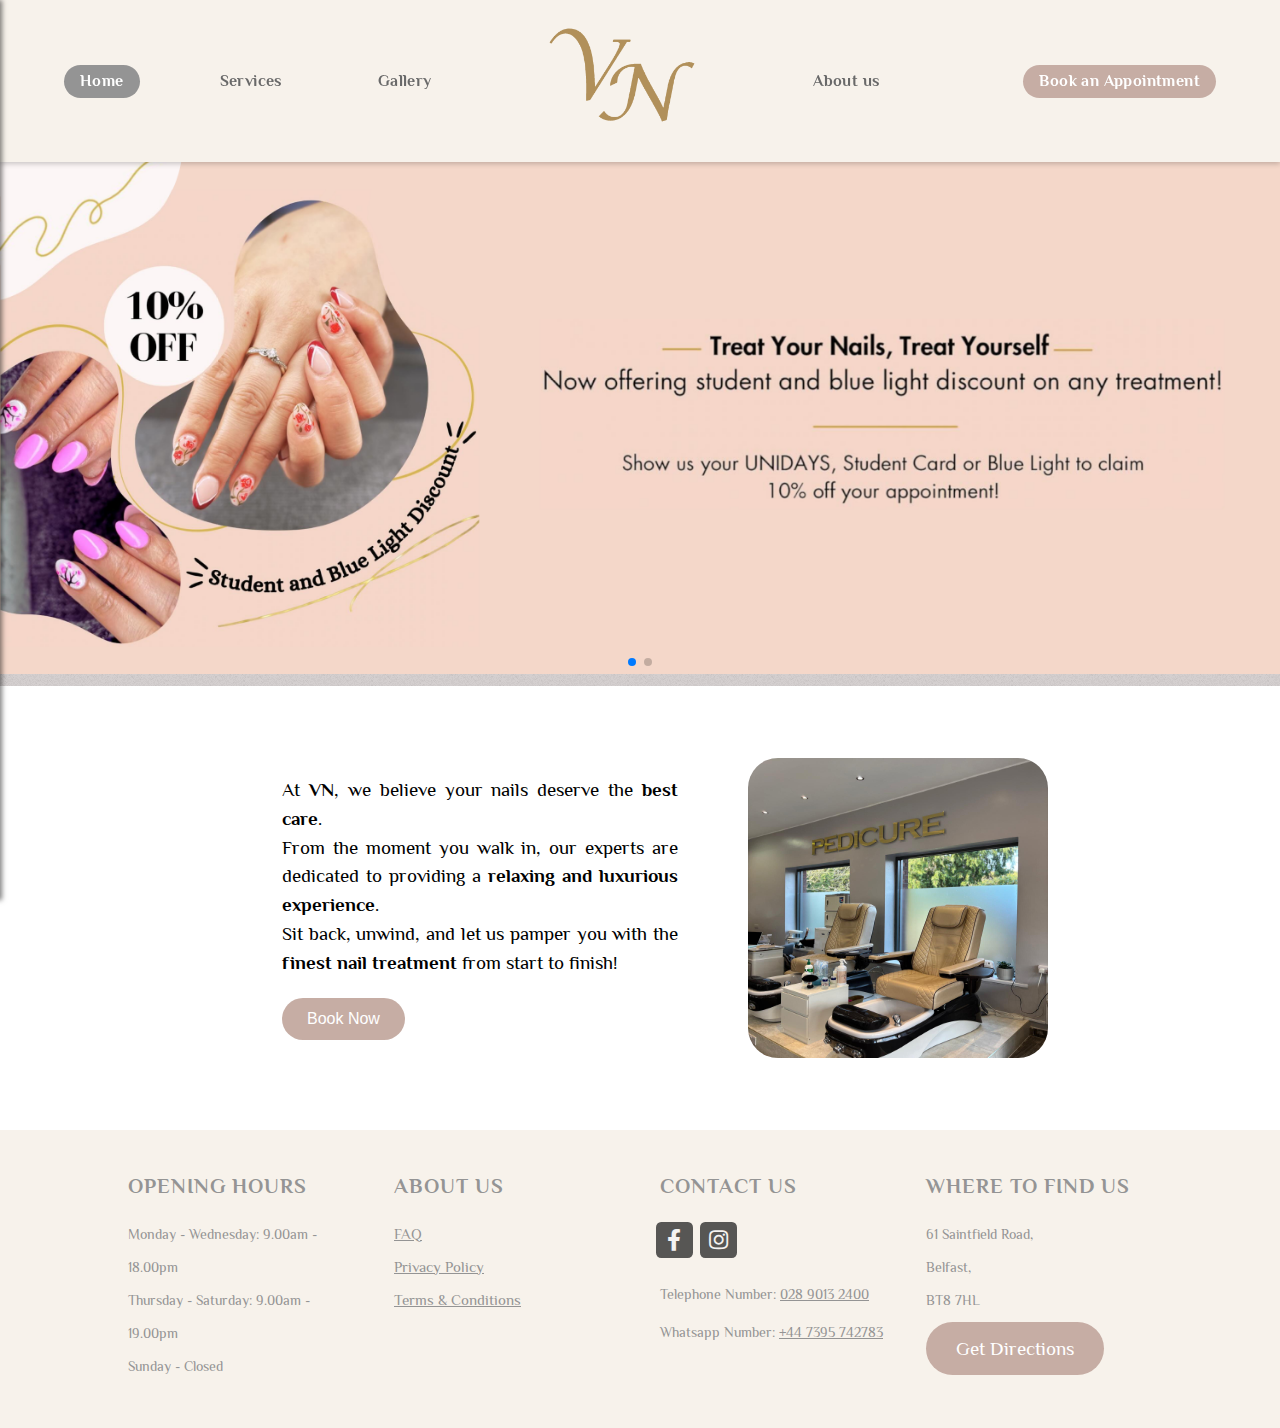
==== index.html @ 69b72044 "Fixed gallery sizing, home page text sizing, gallery buttons" ====
<!DOCTYPE HTML>
<html>
<head>
    <title>VN Nail & Spa Salon</title>
    <meta charset="utf-8" />
    <meta name="viewport" content="width=device-width, initial-scale=1, user-scalable=no" />
    <link rel="stylesheet" href="assets/css/main.css" />
    <link rel="preconnect" href="https://fonts.googleapis.com">
    <link rel="preconnect" href="https://fonts.gstatic.com" crossorigin>
    <link href="https://fonts.googleapis.com/css2?family=Philosopher:ital,wght@0,400;0,700;1,400;1,700&display=swap" rel="stylesheet">
    <!-- Swiper CSS -->
    <link rel="stylesheet" href="https://cdn.jsdelivr.net/npm/swiper@11/swiper-bundle.min.css">
</head>
<body class="is-preload homepage">
    <div id="page-wrapper">

        <!-- Header (Dynamically Loaded) -->
        <div id="header"></div>
        <!-- 
        <div id="image-wrapper">
            <img id="banner-image" src="images/nailsbanner2.png" alt="Nails Offer">
        </div> 
        -->

        <div class="swiper mySwiper">
            <div class="swiper-wrapper">
              <div class="swiper-slide"><img src="images/nailsbanner2.png" alt="Slide 1"></div>
              <div class="swiper-slide"><img src="images/nailsbanner3.png" alt="Slide 2"></div>
            </div>
          
            <!-- Pagination (optional) -->
            <div class="swiper-pagination"></div>
        </div>
          

        <div id="features-wrapper">
            <div class="text-container">
                <p>
                    At <strong>VN</strong>, we believe your nails deserve the <strong>best care</strong>.
                    </br>From the moment you walk in, our experts are dedicated to providing a 
                    <strong>relaxing and luxurious experience</strong>.
                    </br>Sit back, unwind, and let us pamper you with the <strong>finest nail treatment</strong> 
                    from start to finish!
                </p>
                <a href="booking.html">
                    <button id="book-button">Book Now</button>
                </a>    
            </div>
            <img src="images/store2.jpg" alt="Nails img">
        </div>
        
        
        

        <!-- Footer (Dynamically Loaded) -->
        <div id="footer"></div>

    </div>


    <!-- Scripts -->
    <script src="assets/js/henry.js"></script>
    <script src="assets/js/sidemenu.js"></script>
    <!-- <script src="assets/js/banner.js"></script> -->
    <!-- Swiper JS -->
    <script src="https://cdn.jsdelivr.net/npm/swiper@11/swiper-bundle.min.js"></script>
    <script>
        var swiper = new Swiper(".mySwiper", {
          loop: true, // Infinite loop
          autoplay: {
            delay: 3000, // Auto-slide every 3 seconds
            disableOnInteraction: false, // Keeps autoplay active after user swipes
          },
          pagination: {
            el: ".swiper-pagination",
            clickable: true,
          },
        });
      </script>

</body>
</html>
---- assets/css/main.css ----
@import url("fontawesome-all.min.css");
@import url("https://fonts.googleapis.com/css?family=Oleo+Script:400|Open+Sans:300,300italic,600,600italic,800");

@font-face {
    font-family: 'LucidaUnicodeCalligraphy';
    src: url('../webfonts/LucidaUnicodeCalligraphy.ttf') format('truetype');
    font-weight: normal;
    font-style: normal;
}

/*
	Verti by HTML5 UP
	html5up.net | @ajlkn
	Free for personal and commercial use under the CCA 3.0 license (html5up.net/license)
*/

/* Define your color palette using CSS Variables (at the root level) */
:root {
    /* Light theme colors */
    --lightest-color: #d4cfcf;
    --light-color: #d1c4bf;
    --primary-color: #c6ada4;
    --dark-color: #b7afa9;
    --darkest-color: #949494;
	--light-bg-color: #F7F2EB;
    
    /* Dark theme colors (can be used later if you want dark mode) */
    --dark-primary-color: #333;  /* Dark theme primary color */
    --dark-secondary-color: #121212; /* Dark background */
    --dark-accent-color: #ccc;   /* Light text color for dark mode */
    --dark-link-color: #1E90FF;  /* Bright blue links for dark mode */
}

html, body, div, span, applet, object,
iframe, h1, h2, h3, h4, h5, h6, p, blockquote,
pre, a, abbr, acronym, address, big, cite,
code, del, dfn, em, img, ins, kbd, q, s, samp,
small, strike, strong, sub, sup, tt, var, b,
u, i, center, dl, dt, dd, ol, ul, li, fieldset,
form, label, legend, table, caption, tbody,
tfoot, thead, tr, th, td, article, aside,
canvas, details, embed, figure, figcaption,
footer, header, hgroup, menu, nav, output, ruby,
section, summary, time, mark, audio, video {
	margin: 0;
	padding: 0;
	border: 0;
	font-size: 100%;
	font: inherit;
	vertical-align: baseline;}

article, aside, details, figcaption, figure,
footer, header, hgroup, menu, nav, section {
	display: block;}

body {
	line-height: 1;
}

ol, ul {
	list-style: none;
}

blockquote, q {
	quotes: none;
}

	blockquote:before, blockquote:after, q:before, q:after {
		content: '';
		content: none;
	}

table {
	border-collapse: collapse;
	border-spacing: 0;
}

body {
	-webkit-text-size-adjust: none;
}

mark {
	background-color: transparent;
	color: inherit;
}

input::-moz-focus-inner {
	border: 0;
	padding: 0;
}

input, select, textarea {
	-moz-appearance: none;
	-webkit-appearance: none;
	-ms-appearance: none;
	appearance: none;
}

/* Basic */

	@-ms-viewport {
		width: device-width;
	}

	html {
		box-sizing: border-box;
	}

	*, *:before, *:after {
		box-sizing: inherit;
	}

	body {
		background-image: -moz-linear-gradient(top, rgba(0, 0, 0, 0.05), rgba(0, 0, 0, 0)), url("images/bg01.png");
		background-image: -webkit-linear-gradient(top, rgba(0, 0, 0, 0.05), rgba(0, 0, 0, 0)), url("images/bg01.png");
		background-image: -ms-linear-gradient(top, rgba(0, 0, 0, 0.05), rgba(0, 0, 0, 0)), url("images/bg01.png");
		background-image: linear-gradient(top, rgba(0, 0, 0, 0.05), rgba(0, 0, 0, 0)), url("images/bg01.png");
		background-color: var(--lightest-color);
		background-position: top left, top left;
		background-repeat: repeat-x, repeat;
		background-size: 100% 30em, auto;
		font-family: "Philosopher", serif;
		font-weight: 400;
		font-style: normal;
		font-size: 25pt;
		color: var(--darkest-color);
		line-height: 2.25em;
	}

		body.is-preload *, body.is-preload *:before, body.is-preload *:after {
			-moz-animation: none !important;
			-webkit-animation: none !important;
			-ms-animation: none !important;
			animation: none !important;
			-moz-transition: none !important;
			-webkit-transition: none !important;
			-ms-transition: none !important;
			transition: none !important;
		}

	input, select, textarea {
		font-family: "Philosopher", serif;
		font-weight: 400;
		font-style: normal;
		font-size: 18pt;
		color: var(--darkest-color);
		line-height: 2.25em;
	}

	a {
		color: var(--dark-link-color);
		text-decoration: underline;
	}

		a:hover {
			text-decoration: none;
		}

	h1, h2, h3, h4, h5, h6 {
		color: var(--darkest-color);
		font-weight: 800;
	}

		h1 a, h2 a, h3 a, h4 a, h5 a, h6 a {
			color: inherit;
			text-decoration: none;
			outline: 0;
		}

	h2 {
		font-size: 2.25em;
		margin: 0 0 1.1em 0;
		line-height: 1em;
	}

	h3 {
		font-size: 1.35em;
		margin: 0 0 1em 0;
	}

	b, strong {
		font-weight: 600;
		color: var(--darkest-color);
	}

	i, em {
		font-style: italic;
	}

	br.clear {
		clear: both;
	}

	sub {
		position: relative;
		top: 0.5em;
		font-size: 0.8em;
	}

	sup {
		position: relative;
		top: -0.5em;
		font-size: 0.8em;
	}

	hr {
		border: 0;
		border-top: solid 1px #eee;
	}

	blockquote {
		border-left: solid 0.5em #eee;
		padding: 1em 0 1em 2em;
		font-style: italic;
	}

	p, ul, ol, dl, table {
		margin-bottom: 2em;
	}

/* Icons */

	.icon {
		text-decoration: none;
		position: relative;
		text-decoration: none;
	}

		.icon:before {
			-moz-osx-font-smoothing: grayscale;
			-webkit-font-smoothing: antialiased;
			display: inline-block;
			font-style: normal;
			font-variant: normal;
			text-rendering: auto;
			line-height: 1;
			text-transform: none !important;
			font-family: 'Font Awesome 5 Free';
			font-weight: 400;
			font-style: normal;
		}

		.icon:before {
			line-height: inherit;
		}

		.icon.solid:before {
			font-weight: 900;
		}

		.icon.brands:before {
			font-family: 'Font Awesome 5 Brands';
		}

		.icon > .label {
			display: none;
		}

/* Widgets */

	.widget.thumbnails .grid {
		margin: 0 0 3em 0;
	}

	.widget.thumbnails .image {
		margin: 0;
	}

	.widget.contact ul {
		list-style: none;
		padding-left: 0;
		overflow: hidden;
		position: relative;
		left: -4px;
		top: 4px;
		margin-bottom: 1.5em;
	}

		.widget.contact ul li {
			display: inline-block;
			margin-right: 0.25em;
			padding-left: 0;
		}

			.widget.contact ul li a {
				-moz-transition: background-color .25s ease-in-out;
				-webkit-transition: background-color .25s ease-in-out;
				-ms-transition: background-color .25s ease-in-out;
				transition: background-color .25s ease-in-out;
				display: inline-block;
				width: 2.5em;
				height: 2.5em;
				text-align: center;
				line-height: 2.5em;
				border-radius: 0.35em;
				outline: 0;
				opacity: 0.75;
				text-decoration: none;
				background: #222222;
			}

				.widget.contact ul li a:before {
					color: #f3f3f3;
					font-size: 1.5em;
					line-height: inherit;
				}

				.widget.contact ul li a:hover {
					background: #444444;
				}

				.widget.contact ul li a:active {
					background: #666666;
				}

/* Wrappers */
	
	#header-wrapper {
		position: relative;
		top: 0;
		left: 0;
		width: 100%;
		background-color: var(--light-bg-color);
		box-shadow: 0 2px 5px rgba(0, 0, 0, 0.2); /* Optional shadow effect */
		z-index: 1000;
	}    

    /* features */
    #features-wrapper {
        background-color: white;
        padding: 40px 20px;
        height: auto;
        width: 100%;
        margin: 0 auto;
        justify-content: center; /* Space out the text + button and image */
        display: flex;
        flex-direction: row; /* Place the text and button on the left, image on the right */
        align-items: center; /* Vertically align items in the center */
    }

    /* Text container to hold the paragraph and button */
    .text-container {
        width: 40%; /* Ensures the text and button are on the left side */
        padding: 50px; /* Optional: Space between text and button */
    }

    /* Paragraph Styles */
    #features-wrapper p {
        font-size: 1.2rem;
        line-height: 1.5;
        color: black;
        text-align: justify;
        margin: 0; /* Remove any margin for consistent spacing */
    }

    /* Button Styling */
    #book-button {
        margin-top: 20px; /* Space between the paragraph and the button */
        padding: 12px 25px;
        background-color: var(--primary-color); /* Button background color */
        color: white;
        border: none;
        font-size: 16px;
        border-radius: 30px;
        cursor: pointer;
        transition: background-color 0.3s ease;
        text-align: center;
    }

    /* Button Hover Effect */
    #book-button:hover {
        background-color: var(--darkest-color); /* Darker background on hover */
    }

    /* Image Styling */
    #features-wrapper img { 
        width: 300px;
        height: 300px;
        border-radius: 30px;
        margin-left: 20px; /* Space between the image and the text */
    }

    /* Emphasis on Strong Text */
    #features-wrapper strong {
        color: black;
        font-weight: bold;
    }


	#footer-wrapper {
		padding: 4em 0 2em 0;
		background-color: var(--light-bg-color); /* Ensure the background remains black */
		color: var(--darkest-color);
		font-size: 1.2rem;
	}

	#image-wrapper {
        width: 100%;
        overflow: hidden;
        text-align: center;
        margin-top: 20px;
    }
    
    #banner-image {
        width: 100%;
        height: auto;
        display: block;
        transform: translateX(0);
        transition: transform 1s ease-in-out;
    }    

	/* Main Wrapper */
	#main-wrapper {
		background-color: var(--primary-color);
		padding: 40px 20px;
		max-width: 1000px;
		margin: 0 auto;
		border-radius: 10px;
		box-shadow: 0 4px 10px rgba(0, 0, 0, 0.1);
	}

	/* Heading Styles */
	#main-wrapper h1 {
		font-size: 2.5rem;
		text-align: center;
		margin-bottom: 20px;
		color: var(--light-bg-color);
		font-weight: bold;
	}

	/* Paragraph Styles */
	#main-wrapper p {
		font-size: 1.2rem;
		line-height: 1.8;
		color: var(--light-bg-color);
		margin-bottom: 20px;
		text-align: justify;
	}

	/* Emphasis on Strong Text */
	#main-wrapper strong {
		color: var(--light-bg-color);
		font-weight: bold;
	}

	/* Add a small text effect to emoji in the last paragraph */
	#main-wrapper p:last-of-type {
		font-size: 1.2rem;
		font-style: italic;
		text-align: center;
	}

    #gallery-wrapper {
		background-color: white;
		color: black;
		text-align: center;
		padding-top: 30px;
		padding-bottom: 50px;
    }

    /* Heading Styles */
	#gallery-wrapper h2 {
		font-size: 2.5rem;
		font-weight: bold;
		color: black;
	}

	/* Paragraph Styles */
	#gallery-wrapper p {
		font-size: 1.2rem;
		line-height: 1.8;
	}

    /* Gallery Grid */
    .gallery {
        display: grid;
        grid-template-columns: repeat(4, 1fr); /* Max 4 columns per row */
        gap: 20px;
        max-width: fit-content; /* Gallery width will fit its content */
        margin: 0 auto; /* Centers the gallery horizontally */
        padding: 20px;
        justify-items: center; /* Centers items horizontally within each grid cell */
        position: relative;
        z-index: 1;
        background-color: var(--lightest-color);
        border-radius: 10px;
    }

    /* Uniform Image Size */
    .gallery img {
        width: 300px;
        height: 300px;
        object-fit: cover;
        cursor: pointer;
        border-radius: 10px;
        transition: transform 0.3s ease-in-out;
        z-index: 2;
    }

    .gallery img:hover {
        transform: scale(1.05);
    }

    .gallery-bottom {
		background-color: var(--primary-color) !important;
    }

/* Header */

	#header {
		position: relative;  /* Ensure it's positioned normally */
		width: 100%;  /* Full width */
		top: 0;  /* Aligns it to the top */
		z-index: 1000;  /* Keeps it above other elements if needed */
	}

/* Logo */

	/* Logo in the center */
	#logo {
		display: flex;
		justify-content: center;
		align-items: center;
		flex-grow: 1; /* Allows logo to take available space */
	}

	/* Make the logo image responsive */
	#logo img {
		max-width: 100%;
		height: auto;
		max-height: 150px; /* Adjust based on your preferred logo size */
	}

		#logo h1 {
			/*background: var(--darkest-color);*/
			color: #B1905A;
			border-radius: 6px;
			font-family: 'LucidaUnicodeCalligraphy';
			font-weight: 400;
			/*padding: 0.25em 0.2em 0.25em 0.5em;*/
			padding: 1em 0.2em 0.25em 0em;
			font-size: 5.5em;
			letter-spacing: 0.05em;
			display: inline-block;
			vertical-align: middle;
		}

		
/* ===================================================
   Global Styles 
=================================================== */

/* Base body, font, and form elements */
body, input, select, textarea {
    font-size: 1rem;
    margin: 0;
    padding: 0;
}

/* ===================================================
   Navigation Styles 
=================================================== */

#nav {
    display: flex;
    justify-content: space-between; 
    align-items: center;
    font-size: 1.4rem;
    padding: 0 5vw;
}

#nav .left {
    display: flex;
    gap: 5vw; 
} 

#nav .right {
    display: flex;
    gap: 10vw; 
}

#nav ul {
    list-style: none;
    padding: 0;
    margin: 0;
    display: flex;
    justify-content: center;
    gap: 3vw;
}

#nav ul li {
    display: inline-block;
}

#nav ul li a, #nav ul li span {
    display: block;
    padding: 0em 1em;
    font-weight: 800;
    letter-spacing: 0.025em;
    color: #696969;
    text-decoration: none;
    border-radius: 50px;
    transition: background-color 0.25s ease-in-out, color 0.25s ease-in-out;
}

#nav ul li:hover a, #nav ul li:hover span,
#nav ul li.active a, #nav ul li.active span {
    background-color: rgba(255, 255, 255, 0.9);
}

#nav ul li.current a {
    background-color: var(--darkest-color);
    color: #fff;
}

#nav ul li.highlight a {
    background-color: var(--primary-color);
    color: #fff;
}

/* Drop-down Menu */
.dropotron {
    background: #fff;
    letter-spacing: 0.025em;
    color: #696969;
    border-radius: 40px;
    padding: 0.75em 0;
    min-width: 15em;
    box-shadow: 0 0.25em 0.25em rgba(0, 0, 0, 0.025);
    margin-top: -0.75em;
    list-style: none;
}

.dropotron li {
    border-top: solid 1px #eee;
    line-height: 3em;
}

.dropotron li:first-child {
    border-top: 0;
}

.dropotron li > a, .dropotron li > span {
    transition: color 0.25s ease-in-out, background-color 0.25s ease-in-out;
    text-decoration: none;
    color: inherit;
    display: block;
    padding: 0 1.5em;
}

.dropotron li > a:hover, .dropotron li > span:hover,
.dropotron li.active > a, .dropotron li.active > span {
    background: #eee;
}

/* Drop-down Arrow */
.dropotron.level-0 {
    font-size: 0.9em;
    margin-left: auto;
    margin-right: auto;
}

.dropotron.level-0:before {
    content: '';
    position: absolute;
    top: -0.5em;
    left: 50%;
    transform: translateX(-50%);
    border-bottom: solid 0.75em #ffffff;
    border-left: solid 0.75em transparent;
    border-right: solid 0.75em transparent;
    z-index: 1;
}

/* ===================================================
   Banner Styles
=================================================== */

#banner {
    position: relative;
    padding: 4.5em;
}

#banner h2 {
    font-size: 3.5em;
    margin: 0.1em 0 0.35em 0;
}

#banner p {
    font-size: 2.75em;
    line-height: 1.35em;
    margin: 0;
}

#banner .button {
    width: 100%;
    margin-bottom: 0.5em;
}

#banner .button.icon:before {
    position: absolute;
    right: 0.15em;
    top: 50%;
    margin-top: -0.5em;
}

#banner .button.alt {
    margin-bottom: 0;
}

#banner ul {
    list-style: none;
    padding-left: 0;
    margin: 0 0 0 2em;
}

#banner ul li {
    padding-left: 0;
}

/* ===================================================
   Footer Styles
=================================================== */

#footer {
    margin-top: 0;
}

#footer a {
    color: inherit;
}

#copyright {
    color: var(--light-color);
    padding: 4em 0 0 0;
    text-align: center;
}

#copyright a {
    color: inherit;
}

/* Pricing */
.pricing-container {
    position: relative;
    display: flex;
    justify-content: center;
    gap: 20px;
    padding: 50px;
    flex-wrap: wrap;
    border-radius: 15px;
    box-shadow: 0 4px 10px rgba(0, 0, 0, 0.3);
    overflow: hidden;
}

.pricing-container::before {
    content: "";
    position: absolute;
    top: 0;
    left: 0;
    width: 100%;
    height: 100%;
    background: url('../../images/nailgallery/nails1.jpg') no-repeat center center/cover;
    filter: blur(10px);
    background-color: rgba(0, 0, 0, 0.3);
    z-index: -1;
}

.pricing-card {
    background-color: rgba(0, 0, 0, 0.3);
    padding: 20px;
    border-radius: 10px;
    width: 400px;
    box-shadow: 0 4px 8px rgba(255, 255, 255, 0.2);
    text-align: center;
    color: var(--light-bg-color);
}

.pricing-card h2 {
    color: inherit;
    font-size: 28px;
    font-weight: 700;
}

.pricing-card h3 {
    color: inherit;
    font-size: 20px;
    margin-top: 15px;
    font-weight: 700;
    border-bottom: 1px solid white;
    padding-bottom: 5px;
}

.pricing-card p {
    color: inherit;
    font-size: 16px;
    display: flex;
    justify-content: space-between;
    border-bottom: 1px dashed white;
    padding-bottom: 5px;
    margin-bottom: 10px;
}

.pricing-card span {
    font-weight: bold;
}

/* Booksy Widget Container Styling */
#booksy-widget-container {
    width: 100%;
    max-width: 240px;
    margin: 40px auto;
    padding: 20px;
    background-color: #ffffff;
    border-radius: 12px;
    box-shadow: 0 4px 12px rgba(0, 0, 0, 0.1);
    overflow: hidden;
    border: 2px solid --darkest-color;
}

.directions-btn {
    background-color: var(--primary-color);
    color: white !important;
    padding: 10px 30px;
    font-size: 1.2rem;
    border-radius: 50px;
    border: none;
    text-decoration: none;
    display: inline-block;
    transition: background-color 0.3s ease, transform 0.3s ease;
}

.directions-btn:hover {
    background-color: var(--primary-color);
    transform: scale(1.05);
}

/* FAQ */
.faq {
    width: 60%;
    margin: 30px auto;
    background: white;
    padding: 20px;
    border-radius: 10px;
    box-shadow: 0 2px 10px rgba(0, 0, 0, 0.1);
}

.faq h1 {
    font-size: 24px;
    letter-spacing: 2px;
    margin-bottom: 20px;
}

.faq details {
    border-bottom: 1px solid #ddd;
    padding: 10px 0;
    text-align: left;
    line-height: 1.5;
}

.faq summary {
    font-weight: bold;
    cursor: pointer;
    padding: 10px 0;
    list-style: none;
    outline: none;
}

.faq summary::marker {
    display: none;
}

.faq summary:before {
    content: "▶ ";
    font-size: 14px;
    margin-right: 10px;
    transition: transform 0.3s;
}

.faq details[open] summary:before {
    content: "▼ ";
}

.faq details p {
    margin: 10px 0;
    color: var(--darkest-color);
    font-size: 14px;
}

/* Footer */
.footer {
    display: flex;
    justify-content: space-between;
    align-items: flex-start;
    background-color: var(--light-bg-color);
    color: var(--darkest-color);
    padding: 40px 10%;
    gap: 40px;
    flex-wrap: nowrap;
}

.footer-column {
    flex: 1;
    min-width: 180px;
}

.footer-column h3 {
    font-size: 21px;
    margin-bottom: 15px;
    text-transform: uppercase;
    letter-spacing: 1px;
}

.footer-column p {
    font-size: 14px;
    margin: 5px 0;
    cursor: pointer;
    transition: color 0.3s ease-in-out;
}

.footer-column a {
    color: inherit;
}

.footer-column a:hover {
    color: #f9a826;
}

/* Modal Styles */
.modal {
    visibility: hidden;
    position: fixed;
    z-index: 1000;
    left: 0;
    top: 0;
    width: 100%;
    height: 100%;
    background-color: rgba(0, 0, 0, 0.8);
    display: flex;
    align-items: center;
    justify-content: center;
    flex-direction: column;
    opacity: 0;
    transition: opacity 0.5s ease-in-out, visibility 0s linear 0.5s;
}

.modal.show {
    visibility: visible;
    opacity: 1;
    transition: opacity 0.5s ease-in-out, visibility 0s linear 0s;
}

.modal-content {
    max-width: 80%;
    max-height: 80%;
    border-radius: 10px;
    opacity: 0;
    transition: opacity 0.5s ease-in-out;
}

.modal.show .modal-content {
    opacity: 1;
}

.caption {
    color: white;
    font-size: 16px;
    text-align: center;
    margin-top: 10px;
    padding: 0 20px;
    font-family: Arial, sans-serif;
    word-wrap: break-word;
    max-width: 90%;
    overflow-wrap: break-word;
    white-space: normal;
}

/* Close Button */
.close {
    position: absolute;
    top: 20px;
    right: 30px;
    color: white;
    font-size: 40px;
    cursor: pointer;
}

/* Navigation Buttons */
.prev, .next {
    position: absolute;
    top: 50%;
    transform: translateY(-50%);
    background-color: rgba(255, 255, 255, 0.5);
    color: black;
    border: none;
    padding: 10px 20px;
    font-size: 30px;
    cursor: pointer;
    border-radius: 50%;
    transition: background 0.3s ease-in-out, transform 0.2s ease-in-out;
}

.prev:hover, .next:hover {
    background-color: rgba(255, 255, 255, 0.8);
    transform: translateY(-50%) scale(1.1); /* Slightly enlarge on hover */
}

/* Default (Desktop) */
.prev { left: 20px; }
.next { right: 20px; }

/* Side Menu */
#side-menu {
    position: fixed;
    top: 0;
    left: -250px;
    width: 250px;
    height: 100%;
    background: #222;
    padding-top: 60px;
    transition: left 0.3s ease-in-out;
    box-shadow: 2px 0 5px rgba(0, 0, 0, 0.5);
}

#side-menu ul {
    list-style: none;
    padding: 0;
    margin: 0;
}

#side-menu ul li {
    padding: 15px;
    border-bottom: 1px solid #444;
}

#side-menu ul li a {
    color: white;
    text-decoration: none;
    display: block;
}

#side-menu ul li a:hover {
    background: rgba(255, 255, 255, 0.2);
}

#side-menu .highlight {
    background: #ff6600;
    border-radius: 5px;
}

/* Close Button */
#close-menu {
    position: absolute;
    top: 15px;
    right: 15px;
    font-size: 24px;
    background: none;
    border: none;
    color: white;
    cursor: pointer;
}

#menu-toggle {
    display: none; /* Hidden by default */
    position: fixed;
    top: 20px;
    left: 20px;
    width: 50px; /* Set a fixed width */
    height: 50px; /* Set a fixed height */
    font-size: 12px;
    background: rgba(0, 0, 0, 0.5);
    border: none;
    border-radius: 10px;
    color: white;
    cursor: pointer;
    z-index: 1000; /* Ensure it appears above other content */
    text-align: center; /* Centers the icon */
    padding: 0; /* Remove any extra padding */
}

/* ===================================================
   Responsive Styles (Largest to Smallest)
=================================================== */

/* X-Large Screens (≤1680px) */
@media screen and (max-width: 1680px) {
    body, input, select, textarea {
        font-size: 12pt;
    }
}

/* Large Screens (≤1280px) */
@media screen and (max-width: 1280px) {
    body, input, select, textarea {
        font-size: 11pt;
    }

    #nav {
        font-size: 1rem;
    }
    
    .gallery img {
        width: 200px;
        height: 200px;
    }
}

/* Medium Screens (Tablets) (≤1024px) */
@media screen and (max-width: 1024px) {
    .prev, .next {
        font-size: 24px;
        padding: 8px 16px;
    }
}

/* ===================================================
   Default Mobile Styles (≤980px)
=================================================== */
@media screen and (max-width: 980px) {
    html, body {
        overflow-x: hidden;
    }

    body, input, select, textarea {
        font-size: 11pt;
    }

    section, article {
        clear: both;
        margin-bottom: 3em !important;
    }

    section.last, article.last {
        margin-bottom: 0 !important;
    }

    .image.left {
        width: 25%;
        margin-bottom: 2em !important;
    }

    ul.menu li {
        display: block;
        border: 0 !important;
        padding: 0 !important;
        margin: 0 !important;
    }

    ul.actions li {
        display: block;
        padding: 0;
        margin: 1em 0 0 0;
    }

    #header-wrapper {
        padding: 1em 0;
        text-align: center;
        background: var(--light-bg-color);
    }

    #footer-wrapper {
        padding: 6em 0 4em 0;
    }

    #logo h1 {
        font-size: 3.5em;
    }

    #nav {
        display: none;
    }

    #banner {
        padding: 4.5em 3em;
        text-align: center;
    }

    #content {
        border-bottom: solid 1px #e8e8e8;
        padding-bottom: 4em;
    }

    #copyright {
        padding: 0;
    }

    #page-wrapper {
        transition: transform 0.5s ease;
        padding-bottom: 1px;
    }

    #navToggle {
        position: fixed;
        top: 0;
        left: 0;
        width: 100%;
        height: 44px;
        z-index: 10001;
    }

    #navToggle .toggle {
        width: 70px;
        height: 50px;
        opacity: 0.35;
    }

    #navPanel {
        transform: translateX(-275px);
        transition: transform 0.5s ease;
        display: block;
        position: fixed;
        top: 0;
        left: 0;
        width: 275px;
        height: 100%;
        z-index: 10002;
        background: #fff;
        box-shadow: inset -3px 0px 0px 0px #dfdfdf;
        padding: 0 23px 0 20px;
    }

    #navPanel .link {
        display: block;
        height: 54px;
        line-height: 54px;
        border-top: solid 1px #e8e8e8;
        color: #696969;
    }

    body.navPanel-visible #page-wrapper {
        transform: translateX(275px);
    }

    body.navPanel-visible #navToggle {
        transform: translateX(275px);
    }

    body.navPanel-visible #navPanel {
        transform: translateX(0);
    }

    /* General Styles */
    body, input, select, textarea {
        line-height: 2em;
    }

    h2, h3, h4, h5, h6 {
        font-size: 13pt;
        margin: 0 0 1em 0;
    }

    /* Navigation */
    #menu-toggle {
        display: block; /* Show menu button */
    }

    #nav ul {
        display: none; /* Hide main nav */
    }

    #logo {
        flex-grow: 1;
        text-align: center;
    }

    /* Layout */
    #main-wrapper {
        padding: 20px;
    }

    #main-wrapper h1 {
        font-size: 2rem;
    }

    #main-wrapper p {
        font-size: 1rem;
    }

    #header-wrapper {
        padding: 1em 0;
        text-align: center;
        background: var(--light-bg-color);
    }

    #footer-wrapper {
        padding: 6em 0 4em 0;
    }

    #banner {
        padding: 4.5em 3em;
        text-align: center;
    }

    #content {
        border-bottom: solid 1px #e8e8e8;
        padding-bottom: 4em;
    }

    /* Footer */
    .footer {
        flex-wrap: wrap;
        justify-content: center;
        text-align: center;
    }

    .footer-column {
        flex: 1 1 45%;
    }

    /* Section & Article */
    section, article {
        clear: both;
        margin-bottom: 3em !important;
    }

    section.last, article.last {
        margin-bottom: 0 !important;
    }

    /* Image */
    .image.left {
        width: 25%;
        margin-bottom: 2em !important;
    }

    /* Menus & Actions */
    ul.menu li, ul.actions li {
        display: block;
        padding: 0;
        margin: 1em 0 0 0;
    }

    ul.actions li:first-child {
        margin-top: 0;
    }

    /* Buttons */
    input[type="button"],
    input[type="submit"],
    input[type="reset"],
    button,
    .button {
        width: 100%;
        text-align: center;
        font-size: 1.25em !important;
        padding: 0.65em 0 !important;
    }

    input[type="button"].icon,
    input[type="submit"].icon,
    input[type="reset"].icon,
    button.icon,
    .button.icon {
        padding-right: 0.75em !important;
    }

    input[type="button"].icon:before,
    input[type="submit"].icon:before,
    input[type="reset"].icon:before,
    button.icon:before,
    .button.icon:before {
        margin-right: 0.5em;
        top: 0.05em;
    }

    /* Boxes */
    .box {
        padding: 15px;
        margin: 0;
    }

    .box.feature {
        margin: 20px 0 0 0 !important;
        padding: 0;
    }

    .box.feature .inner {
        padding: 30px 15px;
    }

    .box.feature .image {
        position: relative;
        margin: 0;
    }

    /* Widgets */
    .widget.thumbnails .image {
        margin: 0;
    }

    .widget.thumbnails .x {
        padding: 1em 0.5em 0 0;
    }

    .widget.thumbnails .y {
        padding: 1em 0 0 0.5em;
    }

    .widget.thumbnails .row:first-child .x,
    .widget.thumbnails .row:first-child .y {
        padding-top: 0;
    }

    /* Header & Banner */
    #header-wrapper {
        padding: 3em 0 1.5em 0;
        background: var(--light-bg-color);
    }

    #banner-wrapper {
        padding: 0 15px;
    }

    #features-wrapper {
        flex-direction: column; /* Stack items vertically */
        text-align: center; /* Center align text */
    }

    .text-container {
        width: 80%; /* Adjust width for better readability on smaller screens */
        padding: 20px; /* Reduce padding for better spacing */
    }

    #features-wrapper img {
        width: 90%; /* Make image responsive */
        max-width: 300px; /* Set a max width to prevent excessive stretching */
        margin-bottom: 20px; /* Add some spacing between image and text */
    }

    #logo h1 {
        font-size: 2.75em;
        padding: 0.2em 0.275em;
    }

    #banner {
        text-align: center;
        padding: 15px;
        margin: 0 auto !important;
    }

    #banner h2 {
        font-size: 2em;
        margin: 0.75em 0 0.5em 0;
    }

    #banner p {
        font-size: 1.5em;
        line-height: 1.5em;
        margin: 0;
    }

    #banner ul {
        margin: 0;
    }

    #banner .button {
        margin: 0 0 1em 0;
    }

    /* Footer */
    #footer section {
        border-bottom: solid 1px --dark-color;
        padding-bottom: 3em;
        margin-bottom: 1em !important;
    }

    #copyright {
        text-align: left;
    }

    .gallery {
        grid-template-columns: repeat(3, 1fr);
    }

    .gallery img {
        width: 150px;
        height: 150px;
    }

    .prev, .next {
        width: 50px;  /* Set a fixed width */
        height: 50px; /* Set a fixed height */
        font-size: 24px; /* Adjust font size for smaller screens */
        padding: 10px; /* Ensure padding does not affect the size */
    }

    #gallery-wrapper {
        padding: 30px;
    }

    /* Heading Styles */
	#gallery-wrapper h2 {
		font-size: 1.5rem;
	}

	/* Paragraph Styles */
	#gallery-wrapper p {
		font-size: 1rem;
		line-height: 1.8;
	}
}

@media (max-width: 600px) {
    .gallery {
        grid-template-columns: repeat(2, 1fr);
    }
}

/* Extra Small Screens (≤480px) */
@media (max-width: 480px) {
    .prev, .next {
        width: 50px;  /* Set a fixed width */
        height: 50px; /* Set a fixed height */
        font-size: 24px; /* Adjust font size for smaller screens */
        padding: 10px; /* Ensure padding does not affect the size */
    }

    /* Footer */
    .footer-column {
        flex: 1 1 100%;
    }

    .gallery img {
        width: 100px;
        height: 100px;
    }

    /* Heading Styles */
	#gallery-wrapper h2 {
		font-size: 1.2rem;
	}

	/* Paragraph Styles */
	#gallery-wrapper p {
		font-size: 0.8rem;
		line-height: 1.2;
	}
}

.swiper {
    width: 100%;
    height: auto; /* Adjust height as needed */
  }
  
  .swiper-slide img {
    width: 100%;
    height: 100%;
    object-fit: cover;
  }
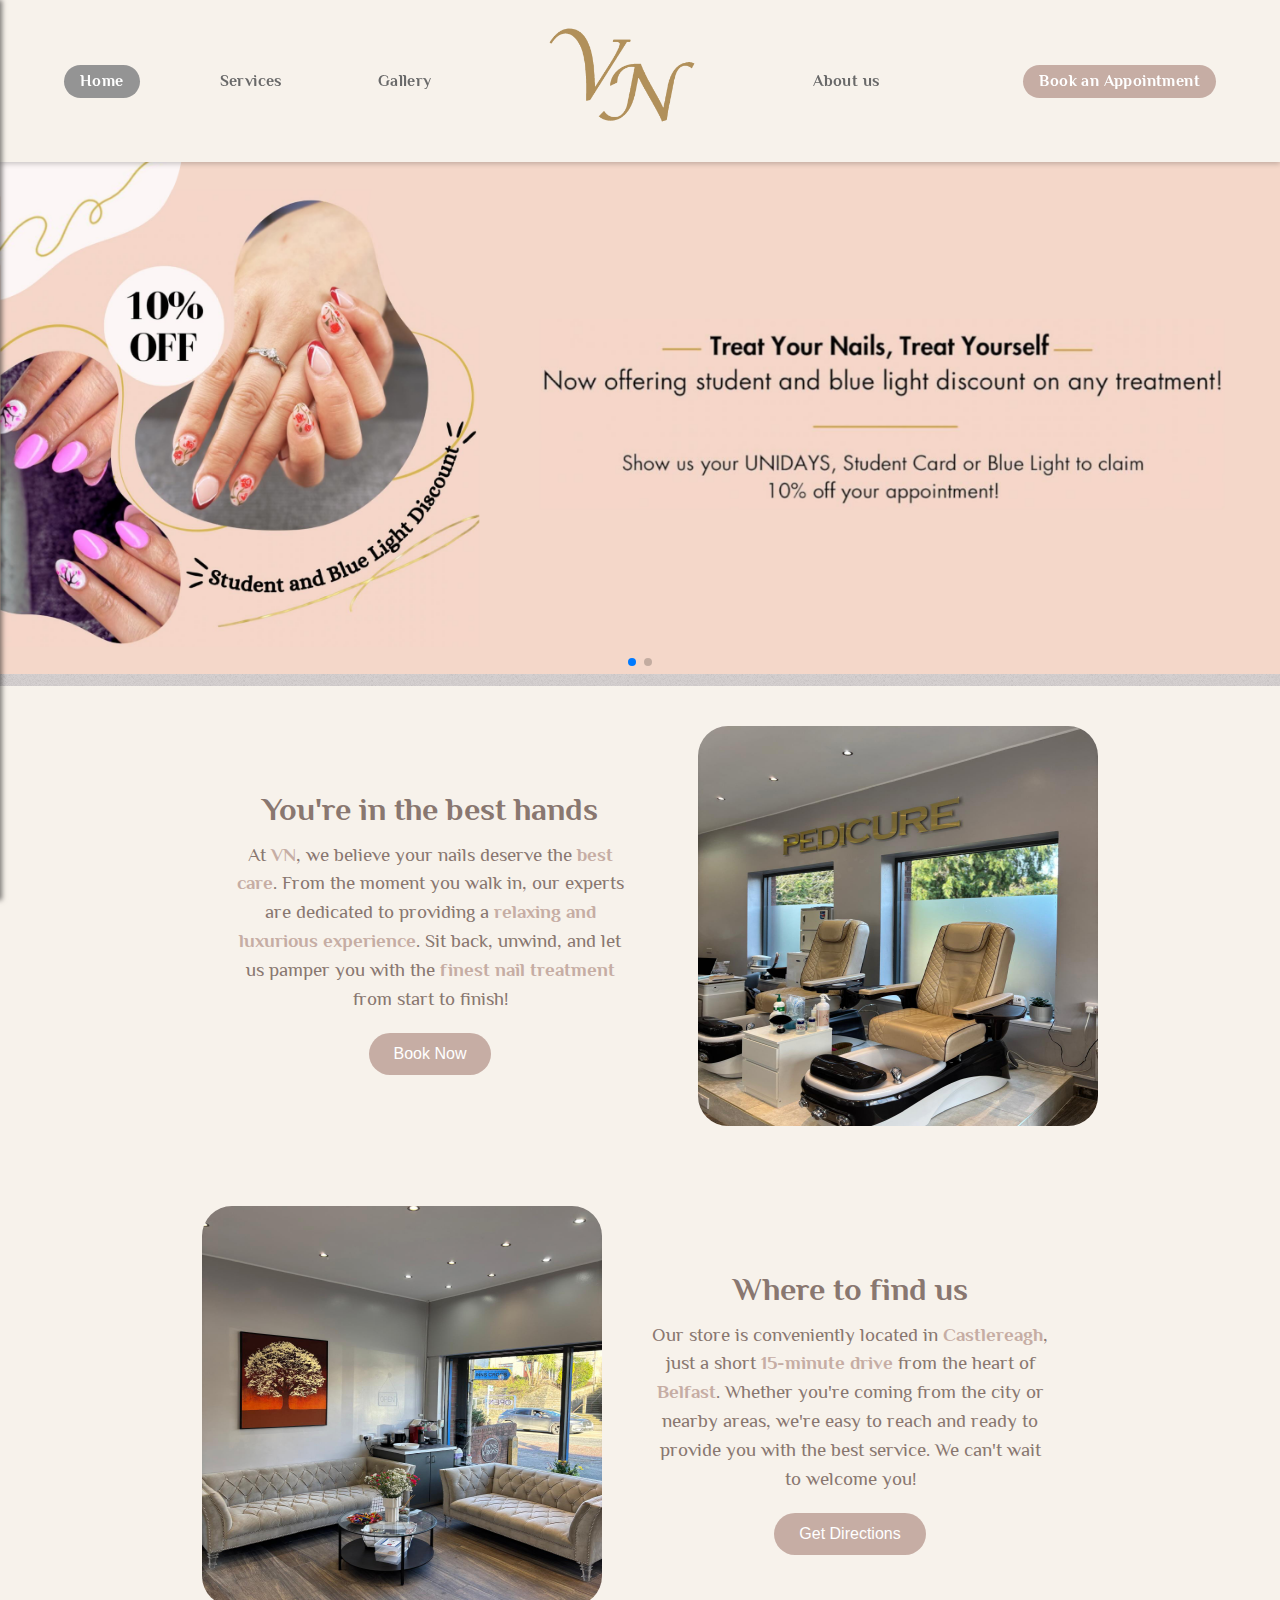
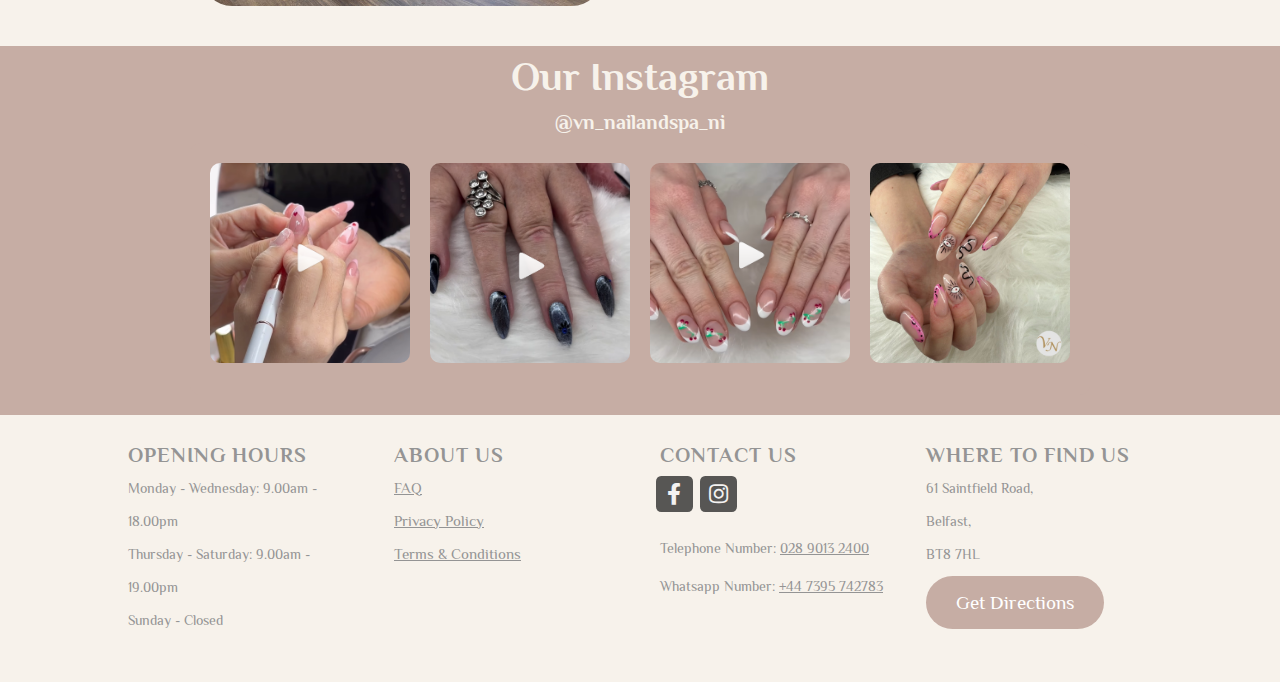
==== commit 0232eb56: "Improved home page and gallery" ====
--- a/index.html
+++ b/index.html
@@ -35,11 +35,12 @@
 
         <div id="features-wrapper">
             <div class="text-container">
+                <h2>You're in the best hands</h2>
                 <p>
-                    At <strong>VN</strong>, we believe your nails deserve the <strong>best care</strong>.
-                    </br>From the moment you walk in, our experts are dedicated to providing a 
-                    <strong>relaxing and luxurious experience</strong>.
-                    </br>Sit back, unwind, and let us pamper you with the <strong>finest nail treatment</strong> 
+                    At <strong>VN</strong>, we believe your nails deserve the <strong>best care</strong>. 
+                    From the moment you walk in, our experts are dedicated to providing a 
+                    <strong>relaxing and luxurious experience</strong>. 
+                    Sit back, unwind, and let us pamper you with the <strong>finest nail treatment</strong> 
                     from start to finish!
                 </p>
                 <a href="booking.html">
@@ -48,10 +49,42 @@
             </div>
             <img src="images/store2.jpg" alt="Nails img">
         </div>
+          
+
+        <div id="features-wrapper">
+            <img src="images/store3.jpg" alt="Nails img">
+            <div class="text-container">
+                <h2>Where to find us</h2>
+                <p>
+                  Our store is conveniently located in <strong>Castlereagh</strong>, just a short <strong>15-minute drive</strong> 
+                  from the heart of <strong>Belfast</strong>. Whether you're coming from the city or nearby areas, we're easy to 
+                  reach and ready to provide you with the best service. We can't wait to welcome you!
+                </p>
+                <a href="https://www.google.com/maps/dir/?api=1&destination=61+Saintfield+Rd,+Belfast,+BT8+7HL" target="_blank">
+                    <button id="book-button">Get Directions</button>
+                </a>
+            </div>
+        </div>
+
+        <div id="gallery-wrapper" class="gallery-bottom">
+          <h2>Our Instagram</h2>
+          <h3>@vn_nailandspa_ni</h3>
+          <div id="gallery" class="gallery gallery-bottom" >
+            <a href="https://www.instagram.com/reel/DGD-WeTtXAb/" target="_blank">
+              <img src="images/instaVideo1.png" alt="images/logoclear.png">
+            </a>
+            <a href="https://www.instagram.com/reel/DGTMLzYtBan/" target="_blank">
+              <img src="images/instaVideo2.png" alt="images/logoclear.png">
+            </a>
+            <a href="https://www.instagram.com/reel/DGORkEPtq34/" target="_blank">
+              <img src="images/instaVideo3.png" alt="images/logoclear.png">
+            </a>
+            <a href="https://www.instagram.com/p/DGVwahcPbMF/?img_index=1" target="_blank">
+              <img src="images/Instagram1.jpg" alt="images/logoclear.png">
+            </a>
+          </div>
+        </div>
         
-        
-        
-
         <!-- Footer (Dynamically Loaded) -->
         <div id="footer"></div>
 
--- a/assets/css/main.css
+++ b/assets/css/main.css
@@ -20,6 +20,7 @@
     --lightest-color: #d4cfcf;
     --light-color: #d1c4bf;
     --primary-color: #c6ada4;
+    --primary-color-dark: #897770;
     --dark-color: #b7afa9;
     --darkest-color: #949494;
 	--light-bg-color: #F7F2EB;
@@ -327,7 +328,7 @@
 
     /* features */
     #features-wrapper {
-        background-color: white;
+        background-color: var(--light-bg-color);
         padding: 40px 20px;
         height: auto;
         width: 100%;
@@ -338,19 +339,58 @@
         align-items: center; /* Vertically align items in the center */
     }
 
+    /* Paragraph Styles */
+    #features-wrapper h2 {
+        font-size: 2rem;
+        line-height: 2;
+        color: var(--primary-color-dark);
+        text-align: center;
+        margin: 0; /* Remove any margin for consistent spacing */
+    }
+
+    /* Paragraph Styles */
+    #features-wrapper p {
+        font-size: 1.2rem;  
+        line-height: 1.5;
+        color: var(--primary-color-dark);
+        text-align: center;
+        margin: 0; /* Remove any margin for consistent spacing */
+    }
+
+    /* Image Styling */
+    #features-wrapper img { 
+        width: 400px;
+        height: 400px;
+        border-radius: 30px;
+        margin-left: 20px; /* Space between the image and the text */
+    }
+
+    /* Emphasis on Strong Text */
+    #features-wrapper strong {
+        color: var(--primary-color);
+        font-weight: bold;
+    }
+
+    .text-container a {
+        align-self: center;
+    }
+
     /* Text container to hold the paragraph and button */
     .text-container {
         width: 40%; /* Ensures the text and button are on the left side */
         padding: 50px; /* Optional: Space between text and button */
-    }
-
-    /* Paragraph Styles */
-    #features-wrapper p {
-        font-size: 1.2rem;
-        line-height: 1.5;
-        color: black;
-        text-align: justify;
-        margin: 0; /* Remove any margin for consistent spacing */
+        display: flex; /* Flexbox to center contents */
+        flex-direction: column; /* Stack the elements vertically */
+        align-items: center; /* Horizontally center the button */
+        justify-content: center; /* Center content vertically, if necessary */
+    }
+
+    /* Ensuring the button inside the link is centered */
+    .text-container a {
+        text-decoration: none; /* Removes underline from the link */
+        display: flex;
+        justify-content: center; /* Center button inside the anchor */
+        width: 100%; /* Ensure it takes up the full width of the text container */
     }
 
     /* Button Styling */
@@ -370,20 +410,6 @@
     /* Button Hover Effect */
     #book-button:hover {
         background-color: var(--darkest-color); /* Darker background on hover */
-    }
-
-    /* Image Styling */
-    #features-wrapper img { 
-        width: 300px;
-        height: 300px;
-        border-radius: 30px;
-        margin-left: 20px; /* Space between the image and the text */
-    }
-
-    /* Emphasis on Strong Text */
-    #features-wrapper strong {
-        color: black;
-        font-weight: bold;
     }
 
 
@@ -503,6 +529,12 @@
 
     .gallery-bottom {
 		background-color: var(--primary-color) !important;
+        padding-bottom: 20px !important;
+    }
+
+    .gallery-bottom h2 , h3{
+        color: var(--light-bg-color) !important;
+        line-height: 0.1rem;
     }
 
 /* Header */
@@ -768,12 +800,13 @@
 
 .pricing-card {
     background-color: rgba(0, 0, 0, 0.3);
-    padding: 20px;
+    padding: 30px;
     border-radius: 10px;
     width: 400px;
     box-shadow: 0 4px 8px rgba(255, 255, 255, 0.2);
     text-align: center;
     color: var(--light-bg-color);
+    line-height: 3rem;
 }
 
 .pricing-card h2 {
@@ -785,10 +818,10 @@
 .pricing-card h3 {
     color: inherit;
     font-size: 20px;
-    margin-top: 15px;
+    margin-top: 20px;
     font-weight: 700;
-    border-bottom: 1px solid white;
-    padding-bottom: 5px;
+    border-bottom: 1px solid white; 
+    padding-bottom: 20px;
 }
 
 .pricing-card p {
@@ -798,7 +831,7 @@
     justify-content: space-between;
     border-bottom: 1px dashed white;
     padding-bottom: 5px;
-    margin-bottom: 10px;
+    margin-bottom: 20px;
 }
 
 .pricing-card span {
@@ -909,6 +942,7 @@
     margin-bottom: 15px;
     text-transform: uppercase;
     letter-spacing: 1px;
+    color: var(--darkest-color) !important;
 }
 
 .footer-column p {
@@ -1421,10 +1455,12 @@
         padding: 20px; /* Reduce padding for better spacing */
     }
 
-    #features-wrapper img {
-        width: 90%; /* Make image responsive */
-        max-width: 300px; /* Set a max width to prevent excessive stretching */
-        margin-bottom: 20px; /* Add some spacing between image and text */
+    /* Image Styling */
+    #features-wrapper img { 
+        width: 300px;
+        height: 300px;
+        border-radius: 30px;
+        margin-left: 20px; /* Space between the image and the text */
     }
 
     #logo h1 {
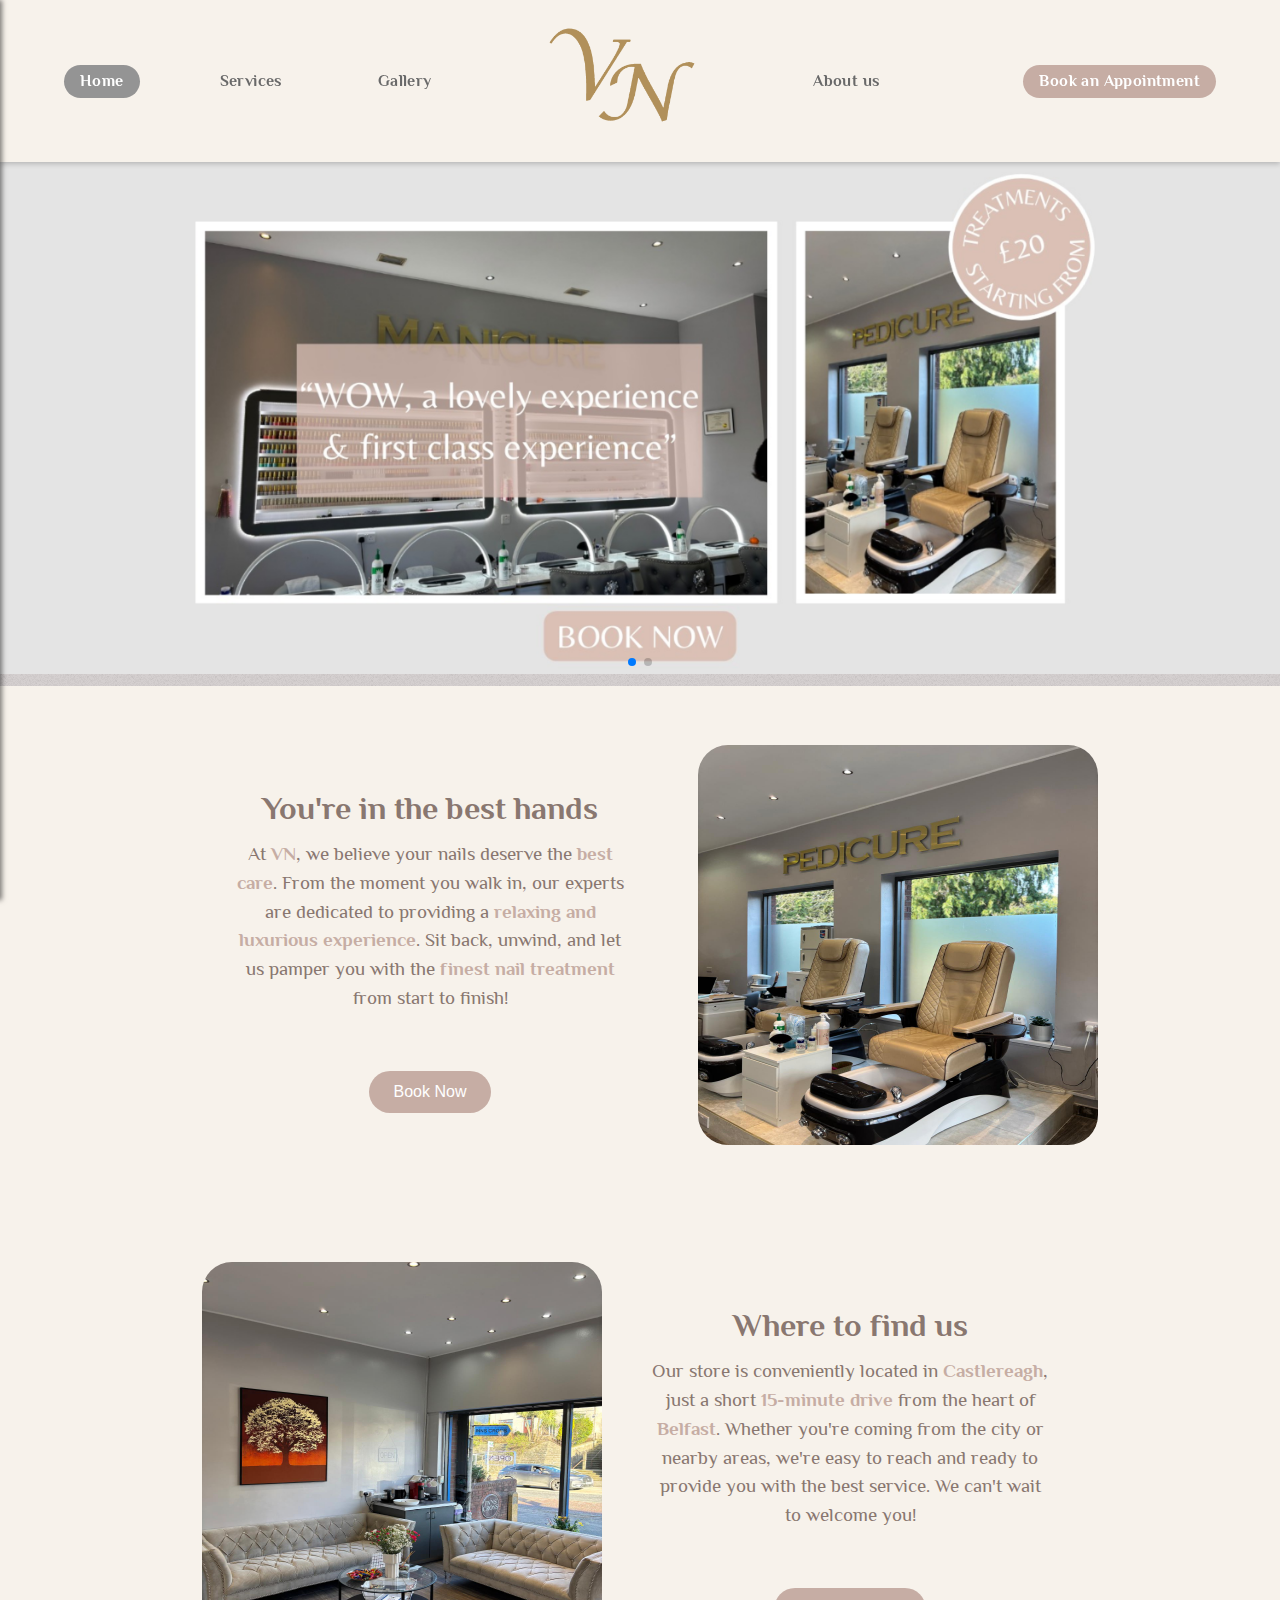
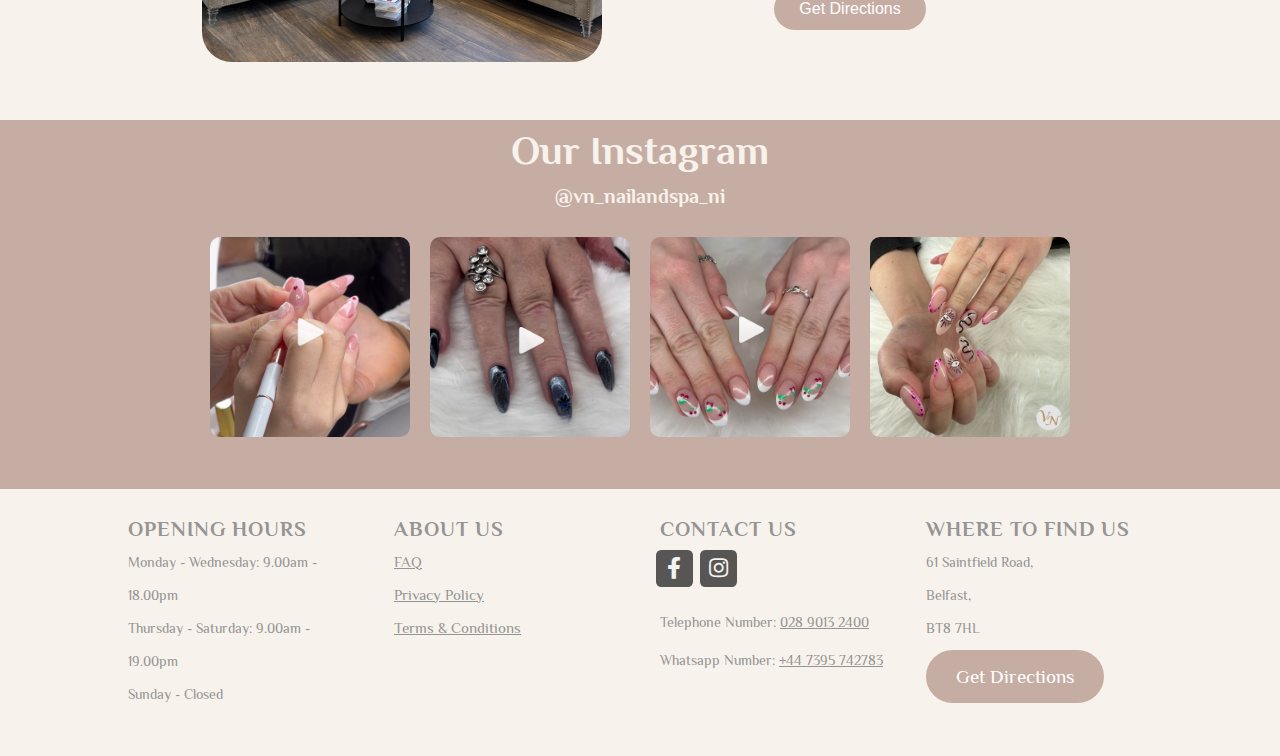
==== commit 458af51f: "new banner and booking shortcut" ====
--- a/index.html
+++ b/index.html
@@ -23,14 +23,23 @@
         -->
 
         <div class="swiper mySwiper">
-            <div class="swiper-wrapper">
-              <div class="swiper-slide"><img src="images/nailsbanner2.png" alt="Slide 1"></div>
-              <div class="swiper-slide"><img src="images/nailsbanner3.png" alt="Slide 2"></div>
-            </div>
-          
-            <!-- Pagination (optional) -->
-            <div class="swiper-pagination"></div>
-        </div>
+          <div class="swiper-wrapper">
+              <div class="swiper-slide">
+                  <a href="booking.html">
+                      <img src="images/nailsbanner1.png" alt="Slide 1">
+                  </a>
+              </div>
+              <div class="swiper-slide">
+                  <a href="booking.html">
+                      <img src="images/banner2.jpg" alt="Slide 2">
+                  </a>
+              </div>
+          </div>
+      
+          <!-- Pagination (optional) -->
+          <div class="swiper-pagination"></div>
+      </div>
+      
           
 
         <div id="features-wrapper">
--- a/assets/css/main.css
+++ b/assets/css/main.css
@@ -354,7 +354,6 @@
         line-height: 1.5;
         color: var(--primary-color-dark);
         text-align: center;
-        margin: 0; /* Remove any margin for consistent spacing */
     }
 
     /* Image Styling */
@@ -437,9 +436,9 @@
 
 	/* Main Wrapper */
 	#main-wrapper {
-		background-color: var(--primary-color);
+		background-color: var(--primary-color-dark);
 		padding: 40px 20px;
-		max-width: 1000px;
+		width: 100%;
 		margin: 0 auto;
 		border-radius: 10px;
 		box-shadow: 0 4px 10px rgba(0, 0, 0, 0.1);
@@ -460,20 +459,15 @@
 		line-height: 1.8;
 		color: var(--light-bg-color);
 		margin-bottom: 20px;
-		text-align: justify;
+		text-align: center;
+        width: 50%; /* Sets the width to 50% of the page */
+        margin: 0 auto; /* Centers the element horizontally */
 	}
 
 	/* Emphasis on Strong Text */
 	#main-wrapper strong {
 		color: var(--light-bg-color);
 		font-weight: bold;
-	}
-
-	/* Add a small text effect to emoji in the last paragraph */
-	#main-wrapper p:last-of-type {
-		font-size: 1.2rem;
-		font-style: italic;
-		text-align: center;
 	}
 
     #gallery-wrapper {
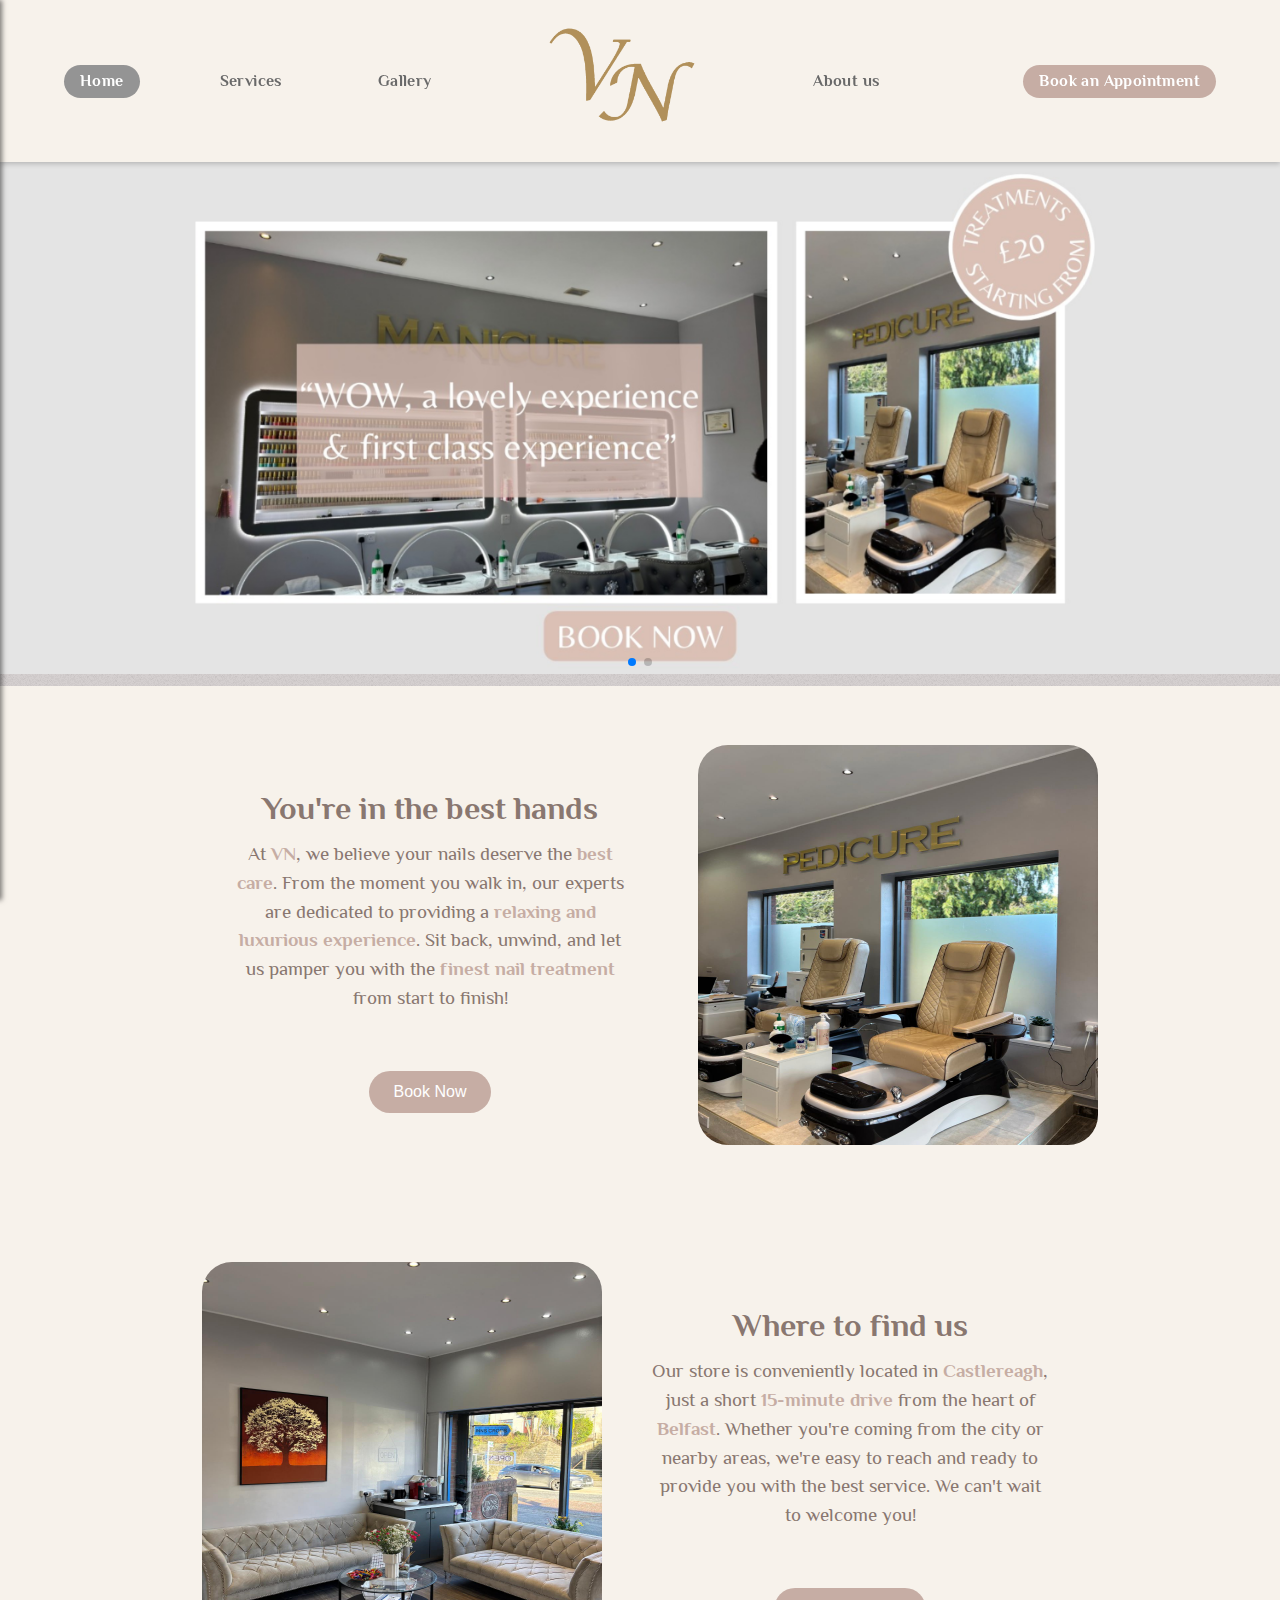
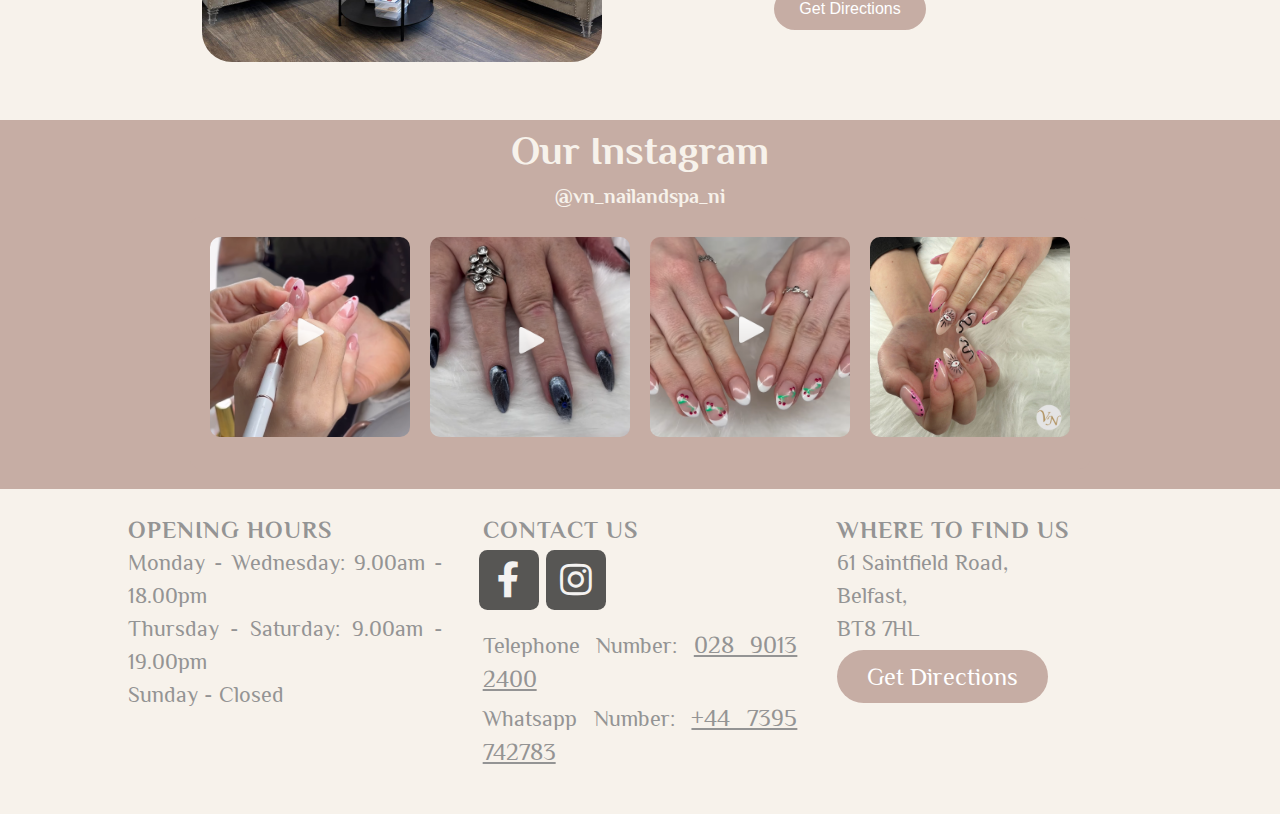
==== commit 6f31c929: "cleaned up about us and footer" ====
--- a/index.html
+++ b/index.html
@@ -40,8 +40,6 @@
           <div class="swiper-pagination"></div>
       </div>
       
-          
-
         <div id="features-wrapper">
             <div class="text-container">
                 <h2>You're in the best hands</h2>
--- a/assets/css/main.css
+++ b/assets/css/main.css
@@ -440,8 +440,8 @@
 		padding: 40px 20px;
 		width: 100%;
 		margin: 0 auto;
-		border-radius: 10px;
 		box-shadow: 0 4px 10px rgba(0, 0, 0, 0.1);
+        text-align: center;
 	}
 
 	/* Heading Styles */
@@ -470,9 +470,13 @@
 		font-weight: bold;
 	}
 
+    #main-wrapper button {
+        font-size: 1.5rem;
+    }
+
     #gallery-wrapper {
-		background-color: white;
-		color: black;
+		background-color: var(--light-bg-color);
+		color: var(--primary-color-dark);
 		text-align: center;
 		padding-top: 30px;
 		padding-bottom: 50px;
@@ -482,7 +486,7 @@
 	#gallery-wrapper h2 {
 		font-size: 2.5rem;
 		font-weight: bold;
-		color: black;
+		color: var(--primary-color-dark);
 	}
 
 	/* Paragraph Styles */
@@ -502,7 +506,7 @@
         justify-items: center; /* Centers items horizontally within each grid cell */
         position: relative;
         z-index: 1;
-        background-color: var(--lightest-color);
+        background-color: var(--primary-color);
         border-radius: 10px;
     }
 
@@ -932,7 +936,7 @@
 }
 
 .footer-column h3 {
-    font-size: 21px;
+    font-size: 1.5rem;
     margin-bottom: 15px;
     text-transform: uppercase;
     letter-spacing: 1px;
@@ -940,14 +944,16 @@
 }
 
 .footer-column p {
-    font-size: 14px;
+    font-size: 1.4rem;
     margin: 5px 0;
     cursor: pointer;
     transition: color 0.3s ease-in-out;
+    text-align: justify;
 }
 
 .footer-column a {
     color: inherit;
+    font-size: 1.5rem;
 }
 
 .footer-column a:hover {
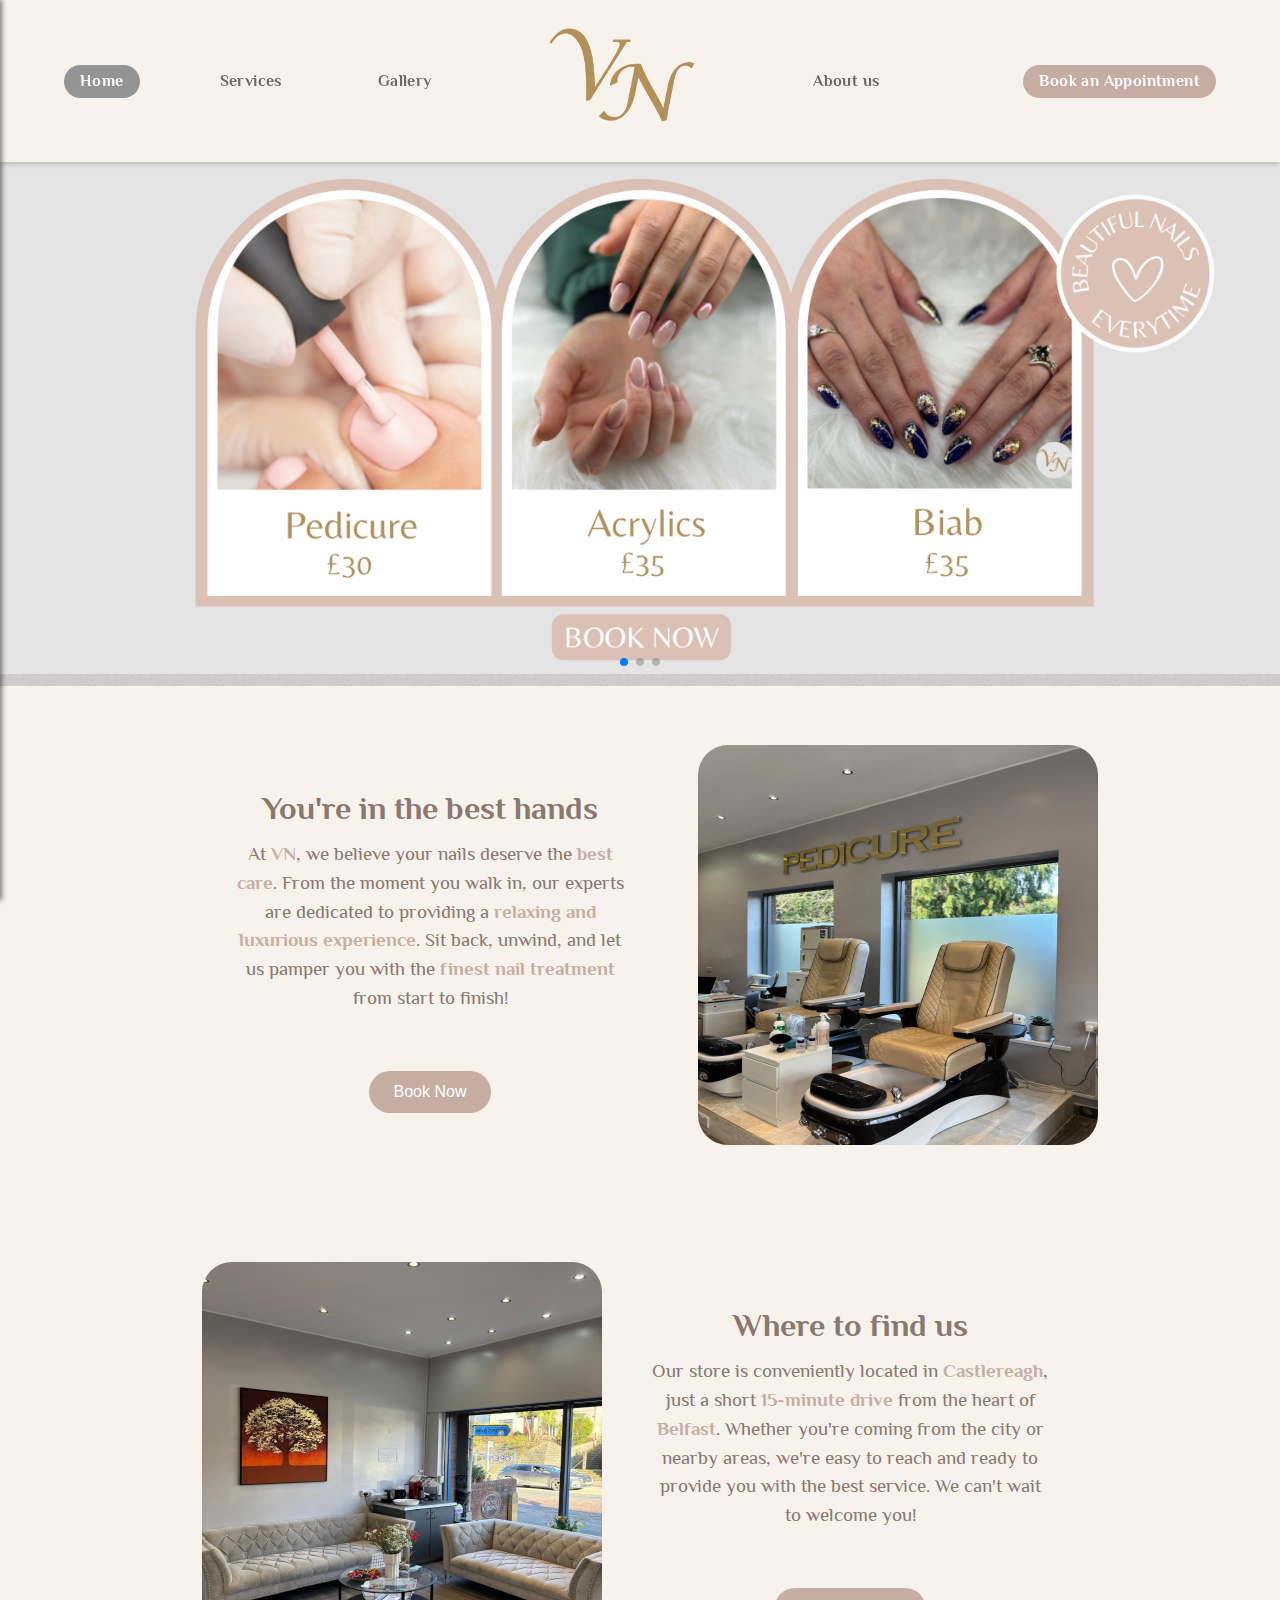
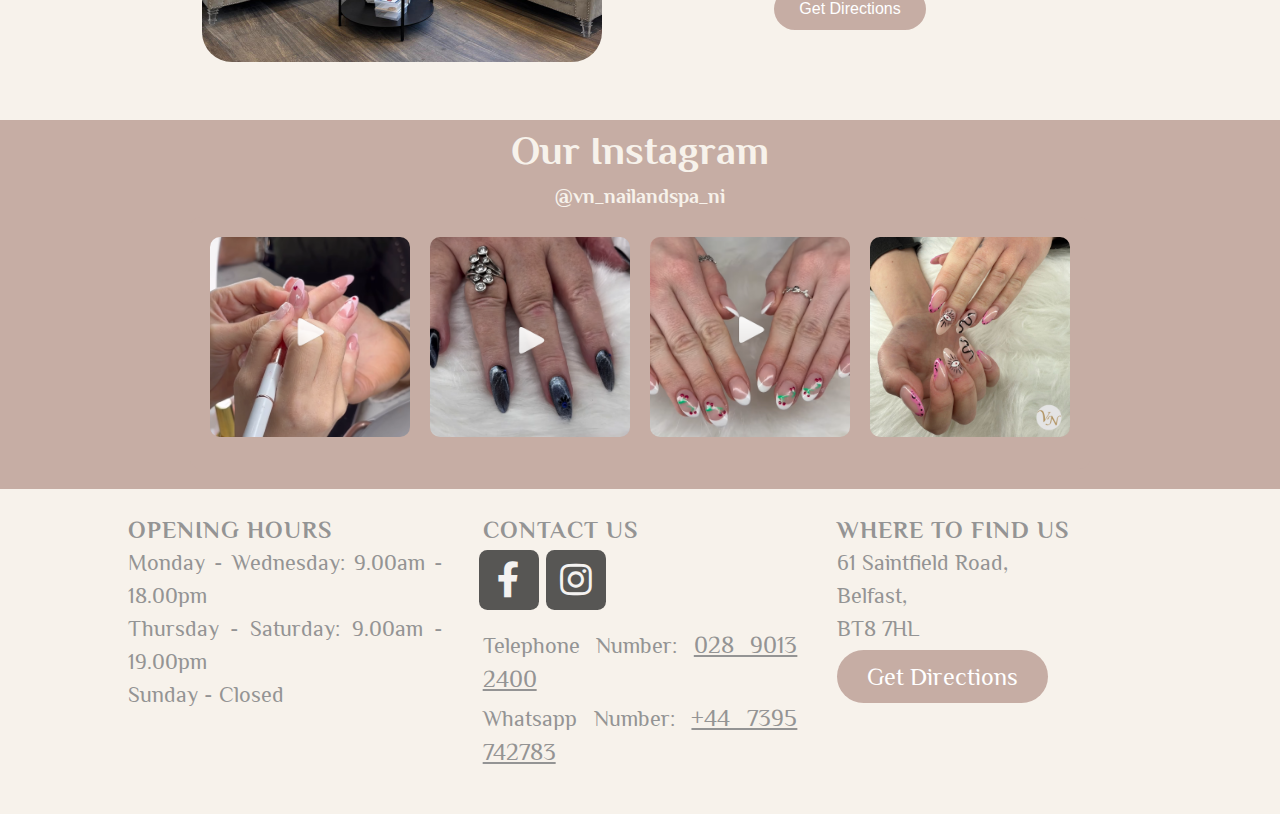
==== commit b5bc9acb: "banner updated" ====
--- a/index.html
+++ b/index.html
@@ -26,12 +26,17 @@
           <div class="swiper-wrapper">
               <div class="swiper-slide">
                   <a href="booking.html">
-                      <img src="images/nailsbanner1.png" alt="Slide 1">
+                      <img src="images/banner3.jpg" alt="Slide 1">
                   </a>
               </div>
               <div class="swiper-slide">
                   <a href="booking.html">
-                      <img src="images/banner2.jpg" alt="Slide 2">
+                      <img src="images/banner4.jpg" alt="Slide 2">
+                  </a>
+              </div>
+              <div class="swiper-slide">
+                  <a href="booking.html">
+                      <img src="images/banner5.jpg" alt="Slide 2">
                   </a>
               </div>
           </div>
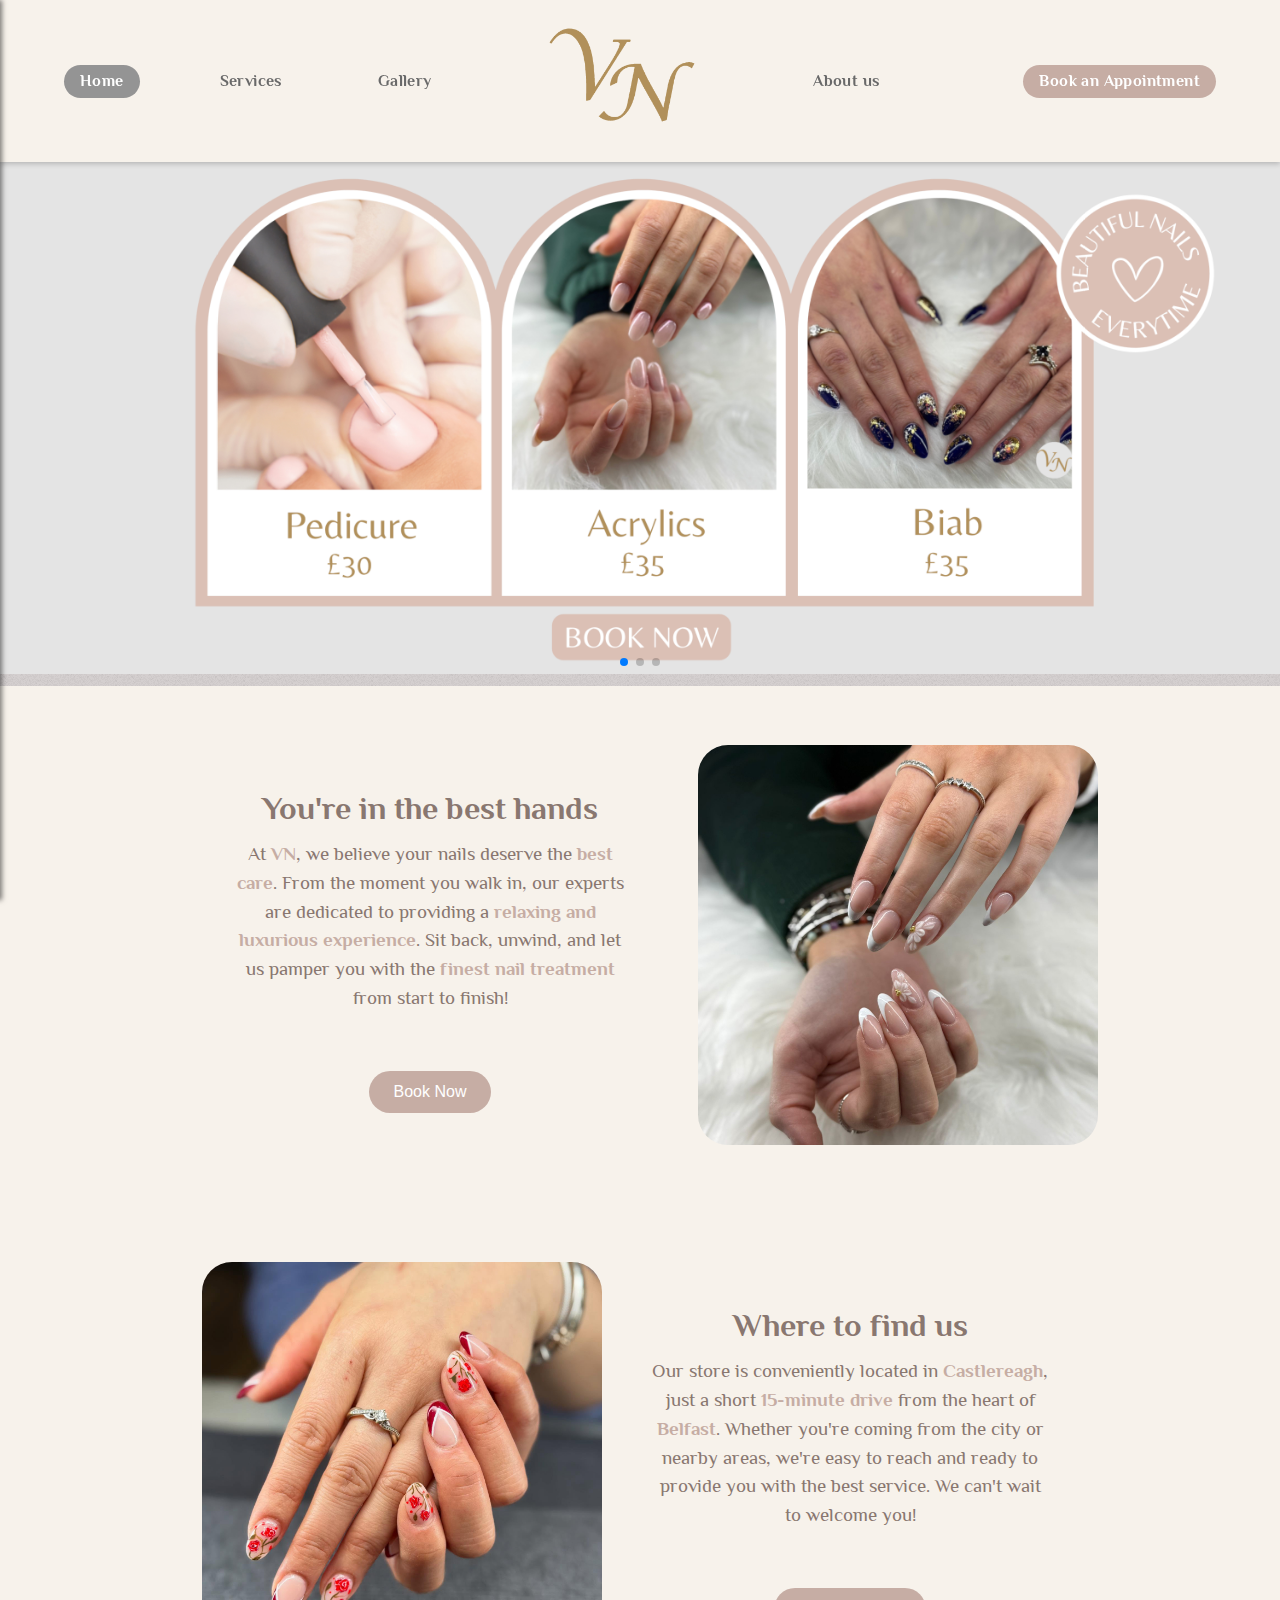
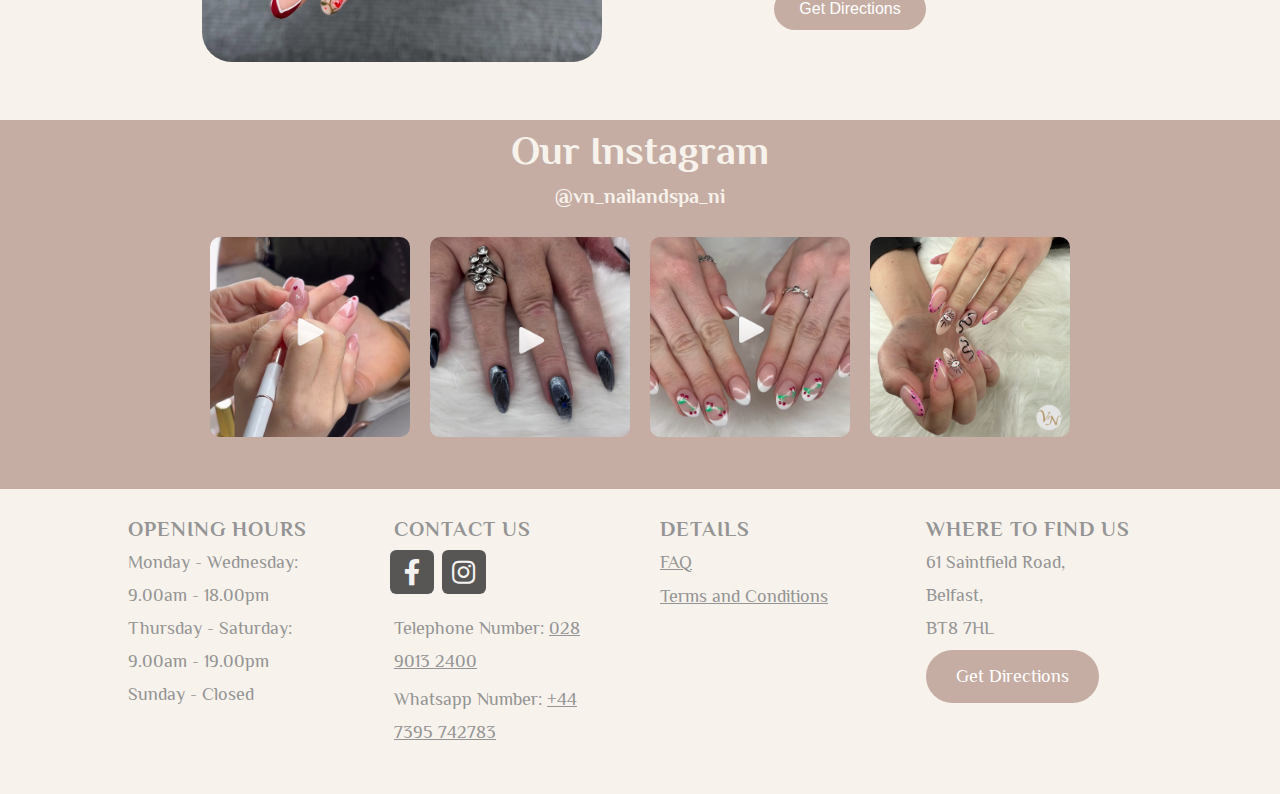
==== commit 21756b9d: "Terms and conditions added" ====
--- a/index.html
+++ b/index.html
@@ -59,12 +59,12 @@
                     <button id="book-button">Book Now</button>
                 </a>    
             </div>
-            <img src="images/store2.jpg" alt="Nails img">
+            <img src="images/nailgallery/nails11.2.jpg" alt="Nails img">
         </div>
           
 
         <div id="features-wrapper">
-            <img src="images/store3.jpg" alt="Nails img">
+            <img src="images/nailgallery/nails1.jpg" alt="Nails img">
             <div class="text-container">
                 <h2>Where to find us</h2>
                 <p>
--- a/assets/css/main.css
+++ b/assets/css/main.css
@@ -880,6 +880,11 @@
     font-size: 24px;
     letter-spacing: 2px;
     margin-bottom: 20px;
+    color: black !important;
+}
+
+.faq h3 {
+    color: black !important;
 }
 
 .faq details {
@@ -936,7 +941,7 @@
 }
 
 .footer-column h3 {
-    font-size: 1.5rem;
+    font-size: 1.3rem;
     margin-bottom: 15px;
     text-transform: uppercase;
     letter-spacing: 1px;
@@ -944,16 +949,15 @@
 }
 
 .footer-column p {
-    font-size: 1.4rem;
+    font-size: 1.1rem;
     margin: 5px 0;
     cursor: pointer;
     transition: color 0.3s ease-in-out;
-    text-align: justify;
 }
 
 .footer-column a {
     color: inherit;
-    font-size: 1.5rem;
+    font-size: 1.1rem;
 }
 
 .footer-column a:hover {
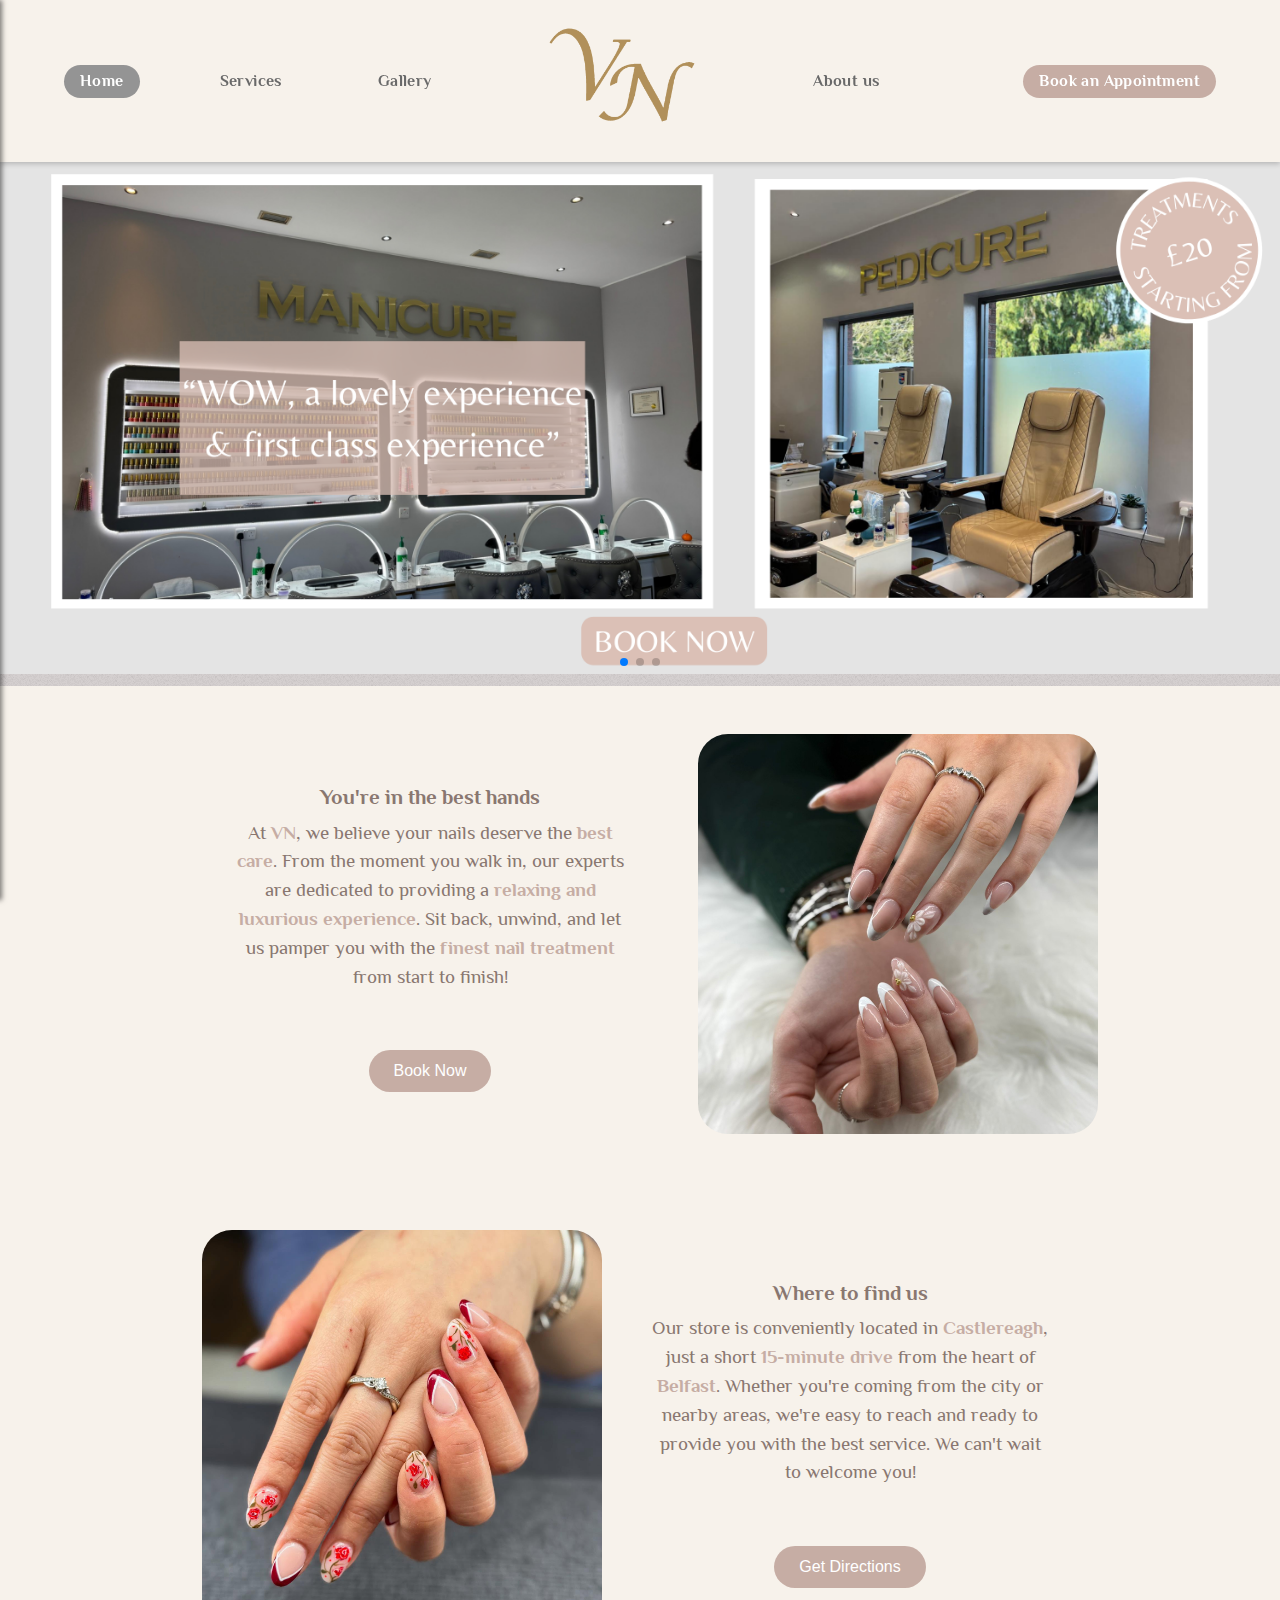
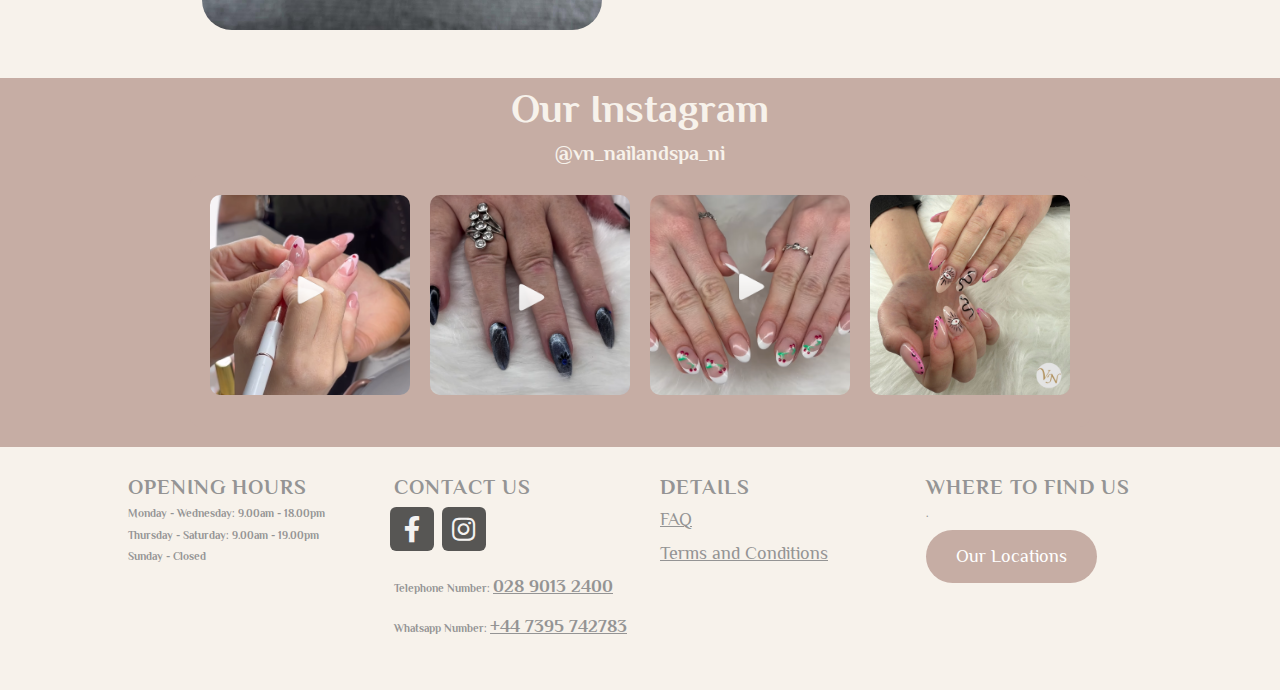
==== commit 558658f7: "banner swap" ====
--- a/index.html
+++ b/index.html
@@ -26,12 +26,12 @@
           <div class="swiper-wrapper">
               <div class="swiper-slide">
                   <a href="booking.html">
-                      <img src="images/banner3.jpg" alt="Slide 1">
+                      <img src="images/banner4.jpg" alt="Slide 2">
                   </a>
               </div>
               <div class="swiper-slide">
                   <a href="booking.html">
-                      <img src="images/banner4.jpg" alt="Slide 2">
+                      <img src="images/banner3.jpg" alt="Slide 1">
                   </a>
               </div>
               <div class="swiper-slide">
--- a/assets/css/main.css
+++ b/assets/css/main.css
@@ -836,17 +836,77 @@
     font-weight: bold;
 }
 
-/* Booksy Widget Container Styling */
-#booksy-widget-container {
+#booking-page {
     width: 100%;
-    max-width: 240px;
-    margin: 40px auto;
+    background-color: var(--light-bg-color);
+    text-align: center;
+    padding-top: 40px;
+    padding-bottom: 40px;
+}
+
+.section-heading {
+    font-size: 1.8rem;
+    font-weight: bold;
+    color: #fff;
+    background-color: var(--primary-color-dark);
+    margin: 0;
     padding: 20px;
-    background-color: #ffffff;
+    max-width: 1000px;
+    margin: auto;
+}
+
+#booking-page img {
+    display: block;
+    margin: auto;
+    width: 100%;
+    max-width: 1000px;
+    height: auto;
+    padding: 0;
+}
+
+.booking-section {
+    margin: auto;
+    background-color: var(--primary-color-dark);
+    padding: 40px 20px;
+    max-width: 1000px;
+}
+
+.booking-widgets {
+    display: grid;
+    grid-template-columns: repeat(auto-fit, minmax(280px, 1fr));
+    gap: 30px;
+    max-width: 800px;
+    margin: 0 auto;
+}
+
+.booksy-widget {
+    background-color: white;
+    padding: 20px;
     border-radius: 12px;
     box-shadow: 0 4px 12px rgba(0, 0, 0, 0.1);
-    overflow: hidden;
-    border: 2px solid --darkest-color;
+}
+
+.booksy-widget h1 {
+    font-size: 1.5rem;
+    font-weight: 700;
+    margin-bottom: 8px;
+    color: var(--dark-primary-color);
+}
+
+.booksy-widget p {
+    font-size: 1rem;
+    margin-bottom: 16px;
+    color: var(--dark-primary-color);
+}
+
+@media (max-width: 600px) {
+    .section-heading {
+        font-size: 1.4rem;
+    }
+
+    .booking-section {
+        padding: 30px 10px;
+    }
 }
 
 .directions-btn {
@@ -887,6 +947,11 @@
     color: black !important;
 }
 
+.faq p {
+    color: black !important;
+    line-height: 1.4;
+}
+
 .faq details {
     border-bottom: 1px solid #ddd;
     padding: 10px 0;
@@ -938,6 +1003,7 @@
 .footer-column {
     flex: 1;
     min-width: 180px;
+    white-space: nowrap;
 }
 
 .footer-column h3 {
@@ -1125,6 +1191,17 @@
     body, input, select, textarea {
         font-size: 12pt;
     }
+
+    .text-container h2 {
+        font-size: 20pt !important;
+        white-space: nowrap;
+    }
+
+    .footer-column p {
+        font-size: 10pt !important;
+        line-height: 2;
+        font-weight: bolder;
+    }
 }
 
 /* Large Screens (≤1280px) */
@@ -1140,6 +1217,17 @@
     .gallery img {
         width: 200px;
         height: 200px;
+    }
+
+    .footer-column p {
+        font-size: 8pt !important;
+        line-height: 2;
+        font-weight: bolder;
+    }
+
+    .text-container h2 {
+        font-size: 16pt !important;
+        white-space: nowrap;
     }
 }
 
@@ -1345,6 +1433,12 @@
         flex: 1 1 45%;
     }
 
+    .footer-column p {
+        font-size: 12pt !important;
+        line-height: 2;
+        font-weight: bolder;
+    }
+
     /* Section & Article */
     section, article {
         clear: both;
@@ -1544,6 +1638,10 @@
     .gallery {
         grid-template-columns: repeat(2, 1fr);
     }
+
+    .footer-column p {
+        font-size: 10pt !important; /*  widSet a fixedth */
+    }
 }
 
 /* Extra Small Screens (≤480px) */
